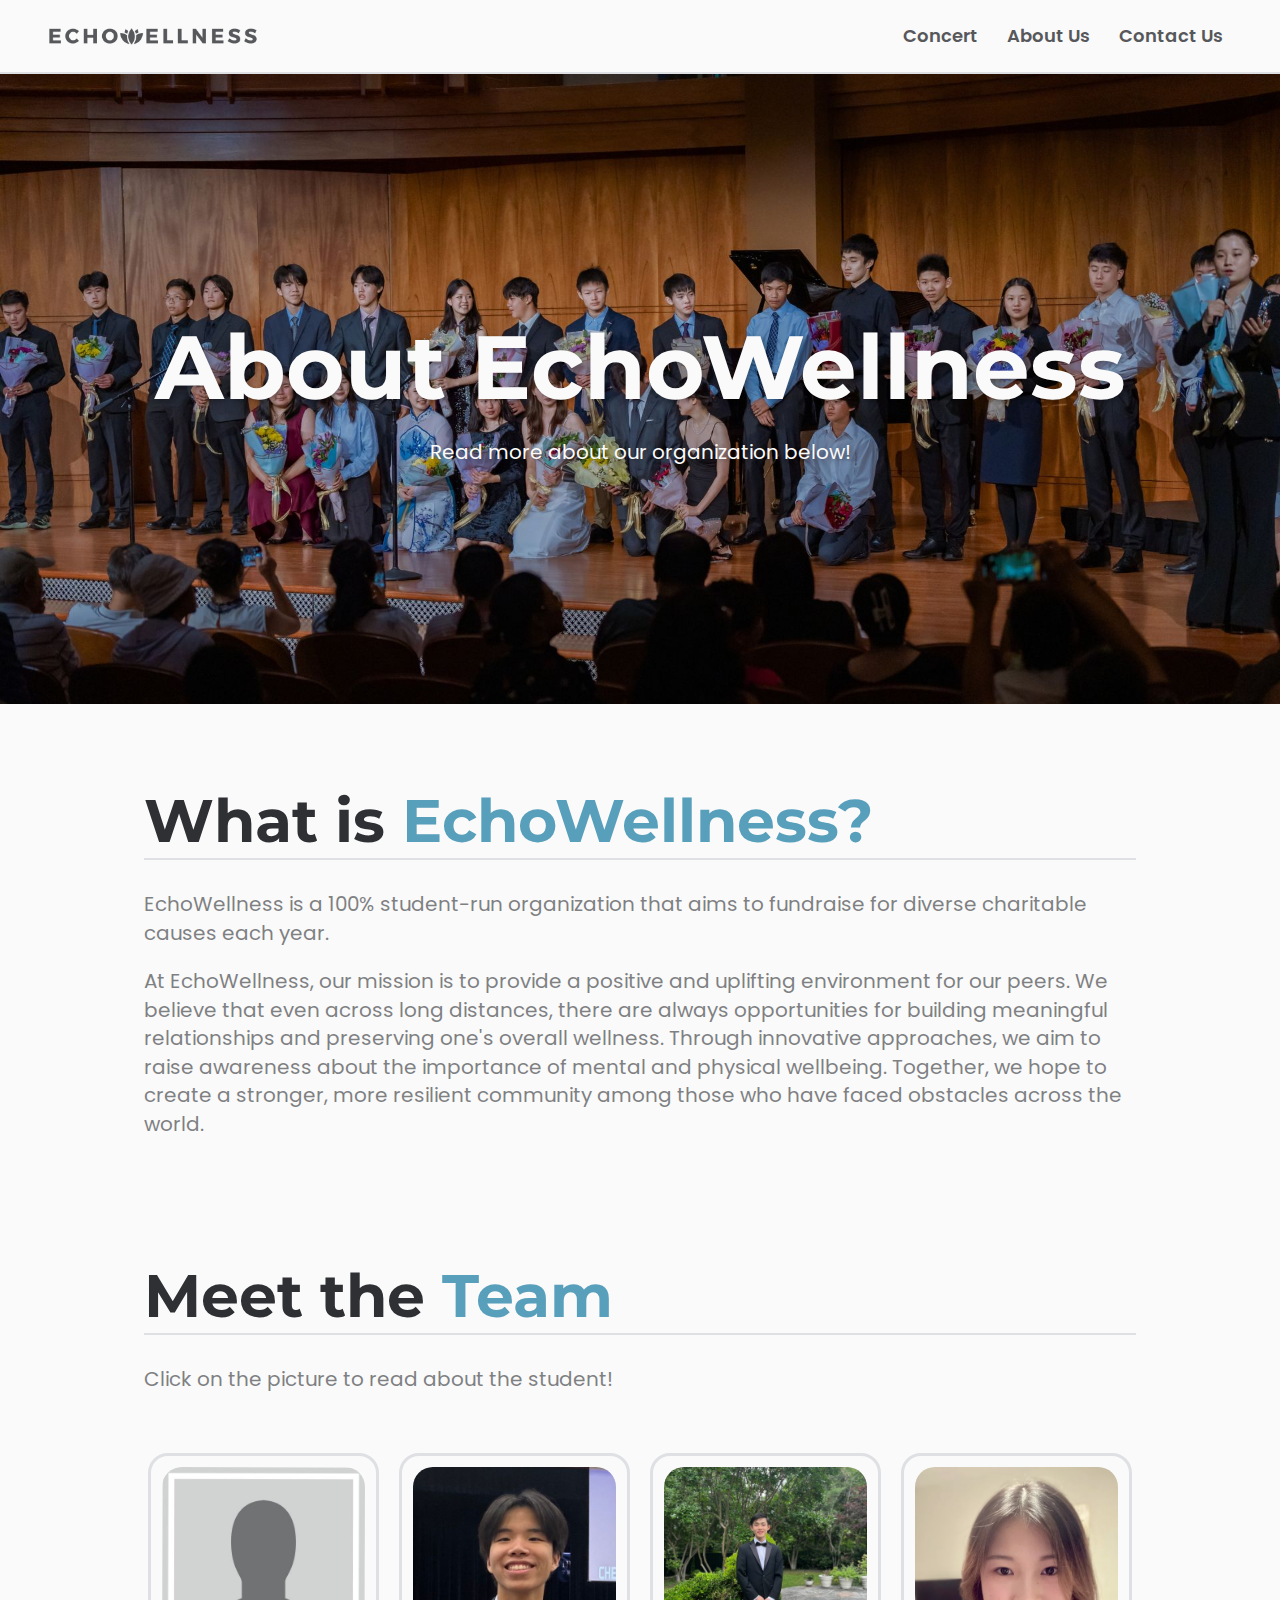
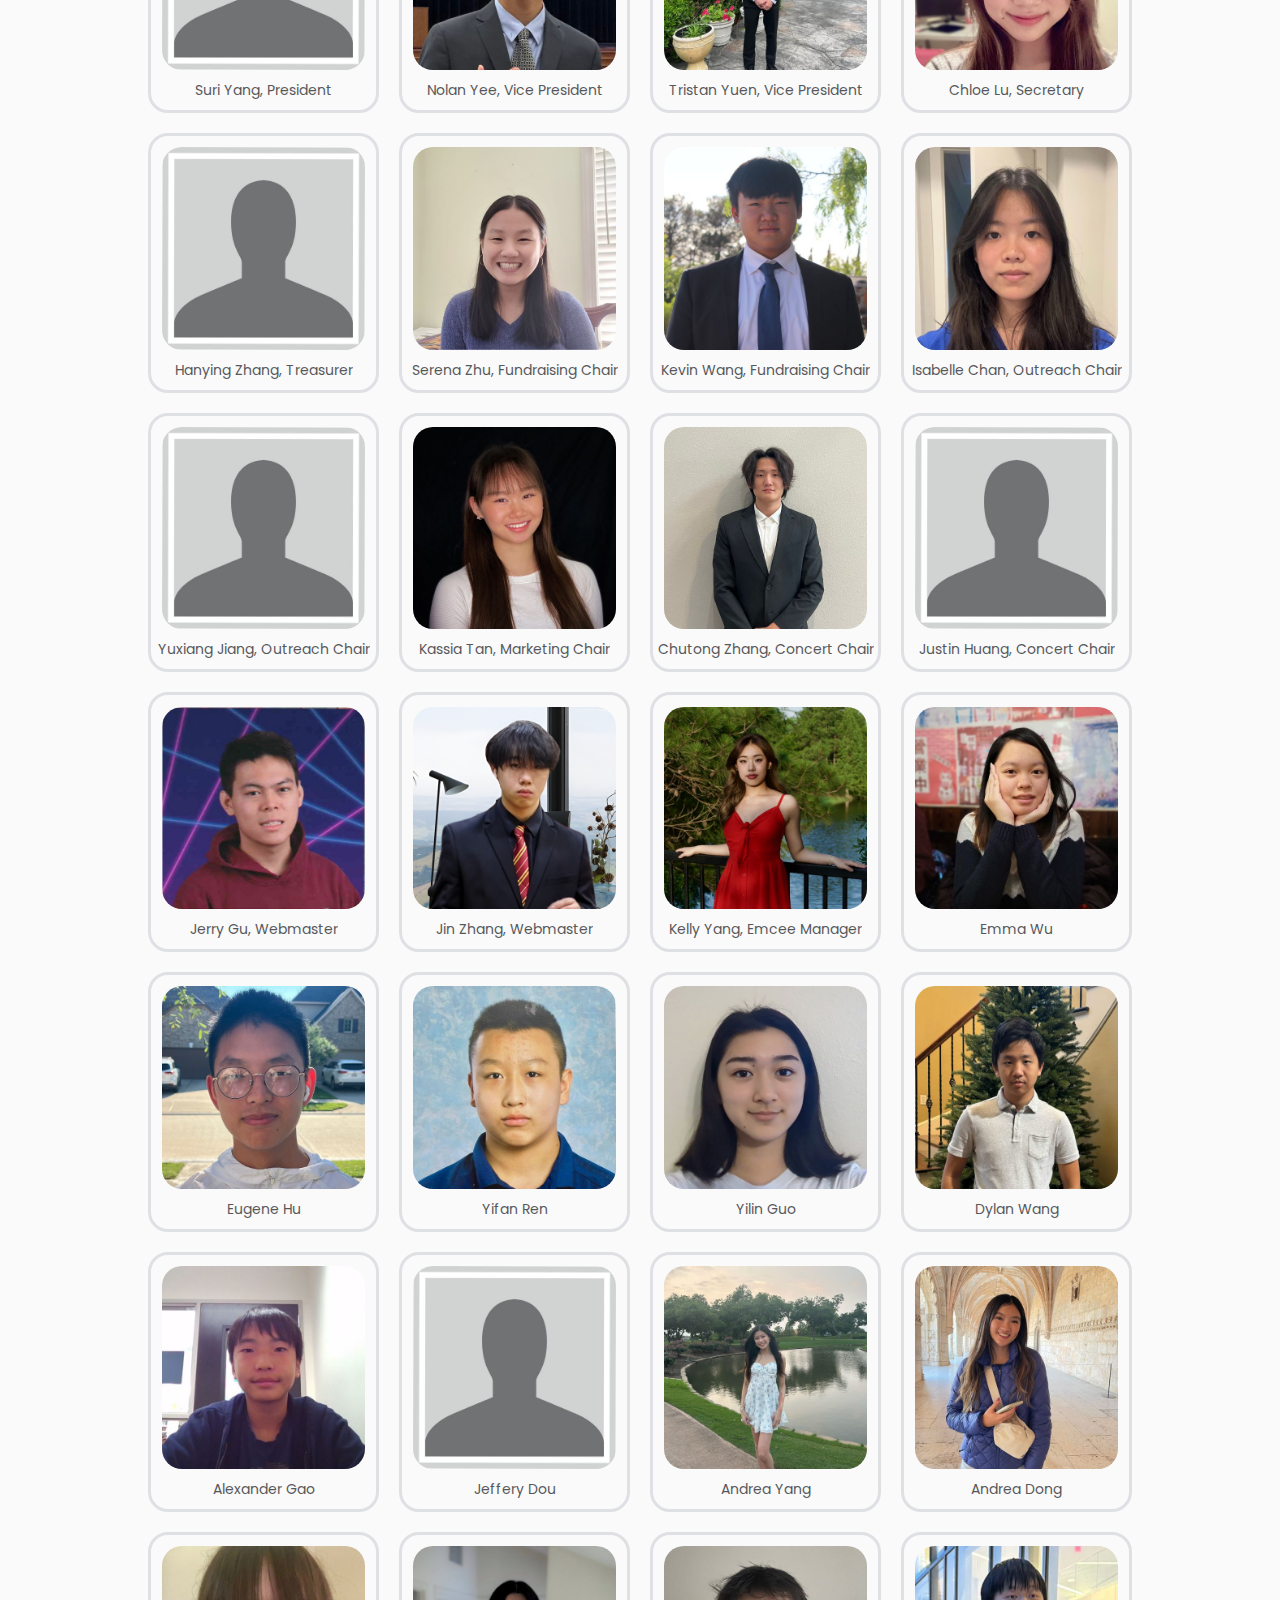
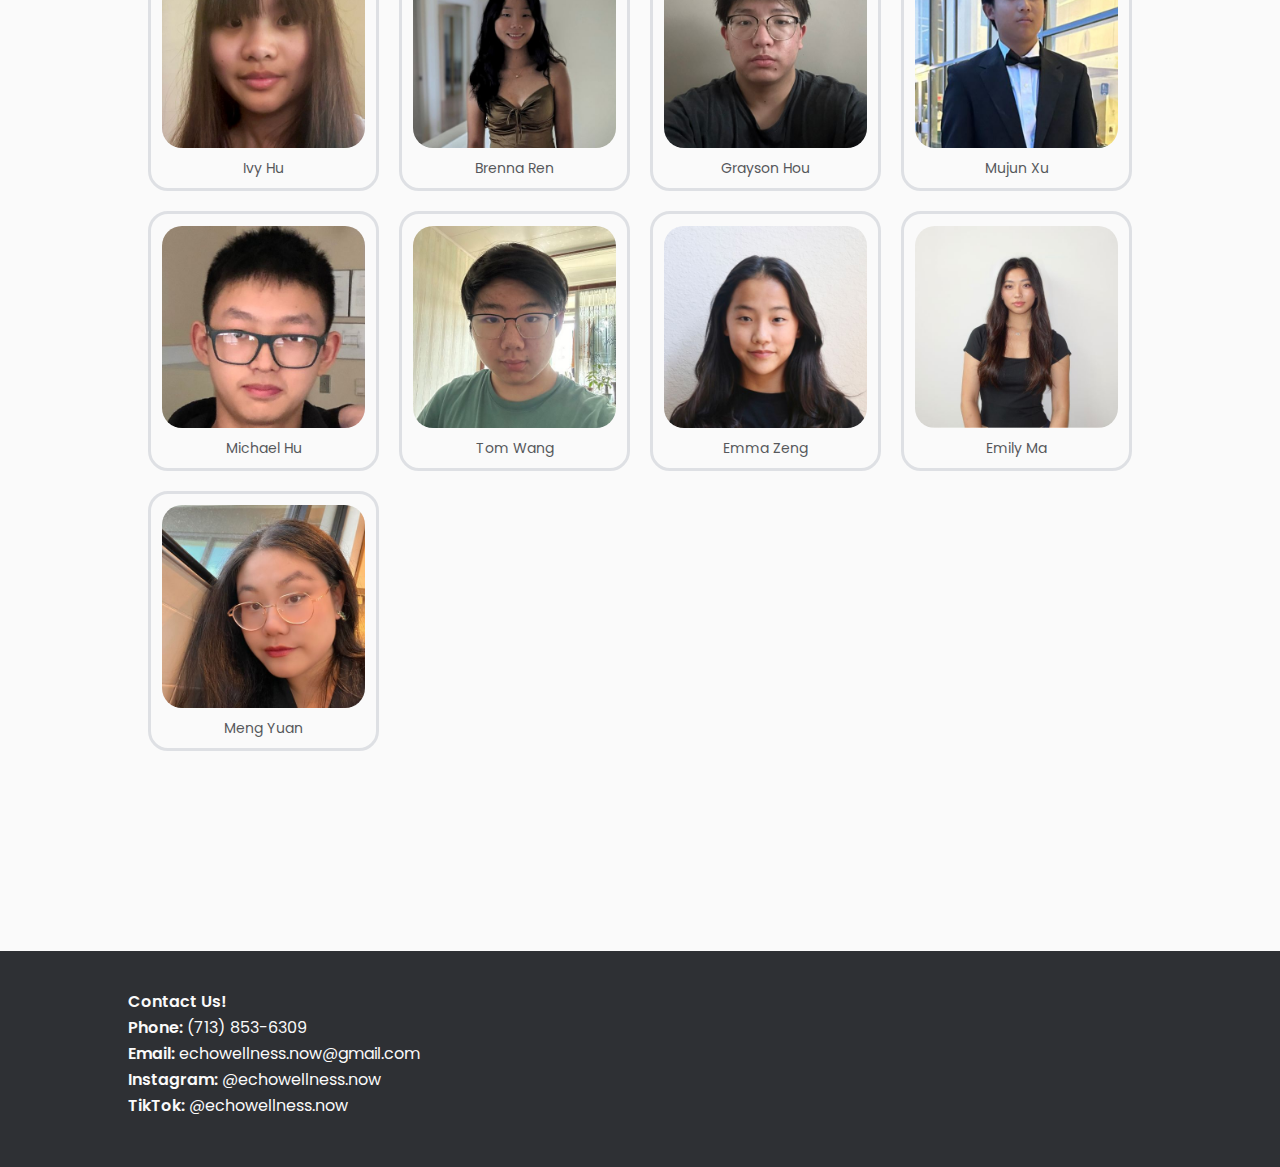
==== aboutus.html @ 2e953e01 "updating photos and bios" ====
<!DOCTYPE html>
<html lang="en">
<head>
    <meta charset="UTF-8">
    <meta name="viewport" content="width=device-width, initial-scale=1.0">
    <title>About Us | EchoWellness</title>
    
    <link rel="preconnect" href="https://fonts.gstatic.com">
    <link href="https://fonts.googleapis.com/css?family=Poppins:400,600,800" rel="stylesheet">
    <link rel="preconnect" href="https://fonts.googleapis.com">
    <link href="https://fonts.googleapis.com/css2?family=Montserrat:ital,wght@0,100..900;1,100..900&display=swap" rel="stylesheet">


    <link rel="icon" href="assets/branding/lightlogo.png">

    <!-- CAROUSEL STUFF -->
    <script src="https://code.jquery.com/jquery-2.2.0.min.js" type="text/javascript"></script>
    <script src="https://cdnjs.cloudflare.com/ajax/libs/slick-carousel/1.6.0/slick.js"></script>
    <script src="https://maxcdn.bootstrapcdn.com/bootstrap/3.3.6/js/bootstrap.min.js"></script>
    <link href="https://maxcdn.bootstrapcdn.com/bootstrap/3.3.6/css/bootstrap.min.css" rel="stylesheet">
    <script src="scripts/carousel.js"></script>
    <link rel="stylesheet" href="styles/carousel.css">
    <link rel="stylesheet" href="styles/main.css">
    
    <link rel="stylesheet" href="styles/aboutus.css">
</head>

<body>
    <!-- NAVBAR -->
    <div id="navbar">
        <a class="logo" href="#" onclick="navigateTo('')"><img src="assets/branding/lightlogo2.png"></a>
        <div class="navigation">
            <a class="nav-link" href="#" onclick="navigateTo('concert')">Concert</a>
            <a class="nav-link" href="#" onclick="navigateTo('aboutus')">About Us</a>
            <a class="nav-link" href="#" onclick="navigateTo('contactus')">Contact Us</a>
        </div>
    </div>

    <div id="aboutHeader">
        <div>
            <h1>About EchoWellness</h1>
            <p>Read more about our organization below!</p>
        </div>
    </div>

    <div class="aboutContent">
        <div>
            <h1>What is <span class="accent">EchoWellness?</span></h1>
            <p>EchoWellness is a 100% student-run organization that aims to fundraise for diverse charitable causes each year.</p>
            <p>At EchoWellness, our mission is to provide a positive and uplifting environment for our peers. We believe that even across long distances, there are always opportunities for building meaningful relationships and preserving one's overall wellness. Through innovative approaches, we aim to raise awareness about the importance of mental and physical wellbeing. Together, we hope to create a stronger, more resilient community among those who have faced obstacles across the world.</p>
        </div>
        <div style="height: 10vh;"></div>
        <div>
            <h1>Meet the <span class="accent">Team</span></h1>
            <p>Click on the picture to read about the student!</p>
        </div>
        
    </div>
    <div class="grid-container">
        <div class="grid-item">
            <img src="assets/members/placeholder.jpg">
            <p class="caption">Suri Yang, President</p>
        </div>
        <div class="grid-item">
            <img src="assets/members/nolan.jpg">
            <p class="caption">Nolan Yee, Vice President</p>
        </div>
        <div class="grid-item">
            <img src="assets/members/tristan.jpg">
            <p class="caption">Tristan Yuen, Vice President</p>
        </div>
        <div class="grid-item">
            <img src="assets/members/chloe.jpg">
            <p class="caption">Chloe Lu, Secretary</p>
        </div>
        <div class="grid-item">
            <img src="assets/members/placeholder.jpg">
            <p class="caption">Hanying Zhang, Treasurer</p>
        </div>
        <div class="grid-item">
            <img src="assets/members/serena.jpg">
            <p class="caption">Serena Zhu, Fundraising Chair</p>
        </div>
        <div class="grid-item">
            <img src="assets/members/kevin.jpg">
            <p class="caption">Kevin Wang, Fundraising Chair</p>
        </div>
        <div class="grid-item">
            <img src="assets/members/isabelle.jpg">
            <p class="caption">Isabelle Chan, Outreach Chair</p>
        </div>
        <div class="grid-item">
            <img src="assets/members/placeholder.jpg">
            <p class="caption">Yuxiang Jiang, Outreach Chair</p>
        </div>
        <div class="grid-item">
            <img src="assets/members/kassia.jpg">
            <p class="caption">Kassia Tan, Marketing Chair</p>
        </div>
        <div class="grid-item">
            <img src="assets/members/chutong.jpg">
            <p class="caption">Chutong Zhang, Concert Chair</p>
        </div>
        <div class="grid-item">
            <img src="assets/members/placeholder.jpg">
            <p class="caption">Justin Huang, Concert Chair</p>
        </div>
        <div class="grid-item">
            <img src="assets/members/jerry.jpg">
            <p class="caption">Jerry Gu, Webmaster</p>
        </div>
        <div class="grid-item">
            <img src="assets/members/jin.jpg">
            <p class="caption">Jin Zhang, Webmaster</p>
        </div>
        <div class="grid-item">
            <img src="assets/members/kelly.jpg">
            <p class="caption">Kelly Yang, Emcee Manager</p>
        </div>
        <div class="grid-item">
            <img src="assets/members/emma.jpg">
            <p class="caption">Emma Wu</p>
        </div>
        <div class="grid-item">
            <img src="assets/members/eugene.jpg">
            <p class="caption">Eugene Hu</p>
        </div>
        <div class="grid-item">
            <img src="assets/members/yifan.jpg">
            <p class="caption">Yifan Ren</p>
        </div>
        <div class="grid-item">
            <img src="assets/members/yilin.jpg">
            <p class="caption">Yilin Guo</p>
        </div>
        <div class="grid-item">
            <img src="assets/members/dylan.jpg">
            <p class="caption">Dylan Wang</p>
        </div>
        <div class="grid-item">
            <img src="assets/members/alexander.jpg">
            <p class="caption">Alexander Gao</p>
        </div>
        <div class="grid-item">
            <img src="assets/members/placeholder.jpg">
            <p class="caption">Jeffery Dou</p>
        </div>
        <div class="grid-item">
            <img src="assets/members/andreay.jpg">
            <p class="caption">Andrea Yang</p>
        </div>
        <div class="grid-item">
            <img src="assets/members/andread.jpg">
            <p class="caption">Andrea Dong</p>
        </div>
        <div class="grid-item">
            <img src="assets/members/ivy.jpg">
            <p class="caption">Ivy Hu</p>
        </div>
        <div class="grid-item">
            <img src="assets/members/brenna.jpg">
            <p class="caption">Brenna Ren</p>
        </div>
        <div class="grid-item">
            <img src="assets/members/grayson.jpg">
            <p class="caption">Grayson Hou</p>
        </div>
        <div class="grid-item">
            <img src="assets/members/mujun.jpg">
            <p class="caption">Mujun Xu</p>
        </div>
        <div class="grid-item">
            <img src="assets/members/michael.jpg">
            <p class="caption">Michael Hu</p>
        </div>
        <div class="grid-item">
            <img src="assets/members/tom.jpg">
            <p class="caption">Tom Wang</p>
        </div>
        <div class="grid-item">
            <img src="assets/members/emmaz.jpg">
            <p class="caption">Emma Zeng</p>
        </div>
        <div class="grid-item">
            <img src="assets/members/emily.jpg">
            <p class="caption">Emily Ma</p>
        </div>
        <div class="grid-item">
            <img src="assets/members/meng.jpg">
            <p class="caption">Meng Yuan</p>
        </div>
    </div>
    <div class="gap"></div>
    
    <!-- Modal Structure -->
    <div class="modal-container">
        <div class="modal-content">
            <span class="close">&times;</span>
            <div class="modal-column modal-column-left">
                <img class="modal-image" src="" alt="Modal Image">
            </div>
            <div class="modal-column modal-column-right">
                <h2 class="modal-bio-pre">About <span class="modal-bio-title"></span></h2>
                <p class="modal-bio"></p>
            </div>
        </div>
    </div>

    <!-- FOOTER -->
    <div id="footer">
        <div id="footerContent">
            <p><span class="bold">Contact Us!</span></p>
            <p><span class="bold">Phone:</span> (713) 853-6309</p>
            <p><span class="bold">Email:</span> echowellness.now@gmail.com</p>
            <p><span class="bold">Instagram:</span> @echowellness.now</p>
            <p><span class="bold">TikTok:</span> @echowellness.now</p>
        </div>
    </div>
</body>

<script src="scripts/dualhost.js"></script>
<script src="scripts/team.js"></script>

</html>
---- styles/carousel.css ----
/* CAROUSEL STUFF */

/* Slider */

.slick-slide {
    margin: 0px 20px;
}

.slick-slide img {
    width: 100%;
}

.slick-slider
{
    position: relative;
    display: block;
    box-sizing: border-box;
    -webkit-user-select: none;
    -moz-user-select: none;
    -ms-user-select: none;
            user-select: none;
    -webkit-touch-callout: none;
    -khtml-user-select: none;
    -ms-touch-action: pan-y;
        touch-action: pan-y;
    -webkit-tap-highlight-color: transparent;
}

.slick-list
{
    position: relative;
    display: block;
    overflow: hidden;
    margin: 0;
    padding: 0;
}
.slick-list:focus
{
    outline: none;
}
.slick-list.dragging
{
    cursor: pointer;
    cursor: hand;
}

.slick-slider .slick-track,
.slick-slider .slick-list
{
    -webkit-transform: translate3d(0, 0, 0);
       -moz-transform: translate3d(0, 0, 0);
        -ms-transform: translate3d(0, 0, 0);
         -o-transform: translate3d(0, 0, 0);
            transform: translate3d(0, 0, 0);
}

.slick-track
{
    position: relative;
    top: 0;
    left: 0;
    display: block;
}
.slick-track:before,
.slick-track:after
{
    display: table;
    content: '';
}
.slick-track:after
{
    clear: both;
}
.slick-loading .slick-track
{
    visibility: hidden;
}

.slick-slide
{
    display: none;
    float: left;
    height: 100%;
    min-height: 1px;
}
[dir='rtl'] .slick-slide
{
    float: right;
}
.slick-slide img
{
    display: block;
}
.slick-slide.slick-loading img
{
    display: none;
}
.slick-slide.dragging img
{
    pointer-events: none;
}
.slick-initialized .slick-slide
{
    display: block;
}
.slick-loading .slick-slide
{
    visibility: hidden;
}
.slick-vertical .slick-slide
{
    display: block;
    height: auto;
    border: 1px solid transparent;
}
.slick-arrow.slick-hidden {
    display: none;
}
---- styles/main.css ----
@import url("variables.css");

html {
    font-family: 'Poppins';
}

body {
    font-family: 'Poppins';
    color:var(--dark);
    margin:0;
    background:var(--light);
    height: 100%;
}

.accent {
    color: var(--accent);
}

.bold {
    font-weight: 600;
}

.gap{
    height: 20vh;
}

/* navbar */
#navbar{
    display: flex;
    justify-content: space-between;
    align-items: center;
    padding: 17px;
    position: sticky;
    z-index: 1;
    top: 0;
    border-bottom: 2px solid var(--border);
    background-color: var(--light);
    backdrop-filter: blur(8px);
    padding-left: 40px;
}

.logo{
    font-weight: 600;
    font-size: 1.5em;
    display: block;
    text-decoration: none;
    cursor: pointer;
    color:var(--dark);
    margin:0;
}
.logo img{
    height: 38px;
    vertical-align: middle;
    margin-right: 5px;
}

#navbar div{
    width: fit-content;
    margin-right: 40px;
}

#navbar .nav-link, .nav-link, a{
    text-decoration: none;
    color:var(--dark);
    font-size: 18px;
    font-weight: 600;
    margin-left: 25px;
    opacity: .8;
    transition: .25s;
    cursor: pointer;
    display: inline-block;
    font-family: 'Poppins';
}

#navbar .nav-link:hover, .logo:hover{
    transform:translate(0,-2px);
    opacity: 1;
}

/* FOOTER */

#footer{
    background:var(--dark);
    width: 100%;
    display: flex;
    justify-content: left;
    padding-top: 43px;
    padding-bottom: 43px;
}

#footerContent{
    width: 80%;
    margin: auto;
}

#footer p{
    color: var(--light);
    line-height: 1;
    font-size: 16px;
    margin: 0;
    margin-bottom: 10px;
}


/* HOMEPAGE */
#landingSection{
    display: flex;
    justify-content: center;
    align-items: center;
    width: min(90%, 600px);
    margin: auto;
    margin-top: 40px;
    margin-bottom:50px;
}

#landingSection div h1{
    font-family: 'Montserrat';
    font-size: min(100px,7vw);
    line-height: 90%;
    color: var(--dark);
    margin-bottom:30px;
}

#landingSection div p {
    font-size: 20px;
    margin:0;
    opacity: .6;
}

#landingSection div a {
    font-size: 20px;
    margin:0;
    opacity: .7;
    text-decoration: underline;
}

#landingSection img {
    width: 300px;
    display: flex;
    align-self: right;
    margin-left: 80px;
}
---- styles/aboutus.css ----
@import url("variables.css");

#aboutHeader{
    height: 70vh;
    background-image: url("../assets/concert/cover2.jpg");
    background-size: cover;
    background-position: center;
    background-attachment:scroll;
    background-repeat: no-repeat;
    display: flex;
    align-items: center;
    justify-content: center;
    text-align: center;
    margin-bottom:50px;
}

#aboutHeader div h1{
    font-family: 'Montserrat';
    font-size: min(100px,7vw);
    font-weight: 700;
    line-height: 90%;
    color: var(--light);
    margin-bottom:30px;
    text-shadow: 2px 2px 5px rgba(0, 0, 0, 0.3); 
}

#aboutHeader div p {
    color: var(--light);
    font-size: 20px;
    margin:0;
    margin-bottom: 5px;
    text-shadow: 2px 2px 5px rgba(0, 0, 0, 0.3); 
}

.aboutContent {
    padding: 20px;
}

.aboutContent div {
    margin: auto;
    width: max(80%, 800px);
}


.aboutContent div h1 {
    font-family: 'Montserrat';
    font-size: min(60px,7vw);
    font-weight: 700;
    line-height: 90%;
    color: var(--dark);
    margin-bottom:30px;
    border-bottom: 2px solid var(--border);
    padding-bottom: 10px;
}

.aboutContent div p {
    font-size: 20px;
    margin:0;
    margin-bottom: 20px;
    opacity: .6;
}

.aboutContent div a {
    color: var(--accent);
    font-size: 20px;
    margin:0;
    opacity: 1;
    text-decoration: underline;
}

.grid-container {
    display: grid;
    width: 80%;
    margin: auto;
    grid-template-columns: repeat(4, 1fr);
    gap: 20px;
    padding: 20px; 
}

.grid-item {
    text-align: center;
    border: 3px solid var(--border);
    border-radius: 20px;
    margin: 0;
    padding: 0;
    transition: transform 0.25s ease, border-color 0.25s ease;
    -webkit-transition: -webkit-transform 0.25s ease, border-color 0.25s ease;
}

.grid-item:hover{
    transform: translate(0,-3px);
    border-color: var(--accent);
}

.grid-item img {
    width: 90%;
    margin: auto;
    margin-top: 5%;
    height: auto;
    border-radius: 20px;
    display: block;
}

.caption {
    margin-top: 10px;
    font-size: 14px;
    color: var(--dark);
    opacity: 0.8;
}
@keyframes fadeEffect {
    from {
      opacity: 0.7;
    }
    to {
      opacity: 1;
    }
  }
  

/* Modal Styles */
.modal-container {
    display: none;
    position: fixed;
    z-index: 999;
    left: 0;
    top: 0;
    width: 100%;
    height: 100%;
    background-color: rgba(0,0,0,0.6);
    justify-content: center; /* horizontally center */
    align-items: center; /* vertically center */
    animation: fadeEffect 0.2s;
}

.modal-content {
    background-color: var(--light);
    margin: auto;
    padding: 20px;
    border: 3px solid var(--primary);
    border-radius: 10px;
    max-width: 60%;
    text-align: center;
    justify-content: center;
    display: flex;
}

.modal-column {
    padding: 10px;
}

.modal-column-left {
    flex: 1; /* Adjust width ratio for left column */
}

.modal-column-right {
    flex: 2; /* Adjust width ratio for right column */
    text-align: left;
}

.close {
    position: absolute;
    top: 10px;
    right: 10px;
    font-size: 24px;
    font-weight: bold;
    cursor: pointer;
}

.modal-image {
    width: 90%;
    margin-top: 5%;
    margin-bottom: 5%;
    border-radius: 10px;
}

.modal-bio {
    margin-top: 10px;
    color: var(--dark);
    opacity: 0.7;
    font-size: 16px;
    margin-bottom: 10px;
}

.modal-bio-pre {
    font-size: 24px;
    font-weight: 700;
    font-family: 'Montserrat';
}

.modal-bio-title {
    font-size: 24px;
    font-weight: 700;
    color: var(--accent);
    font-family: 'Montserrat';
}
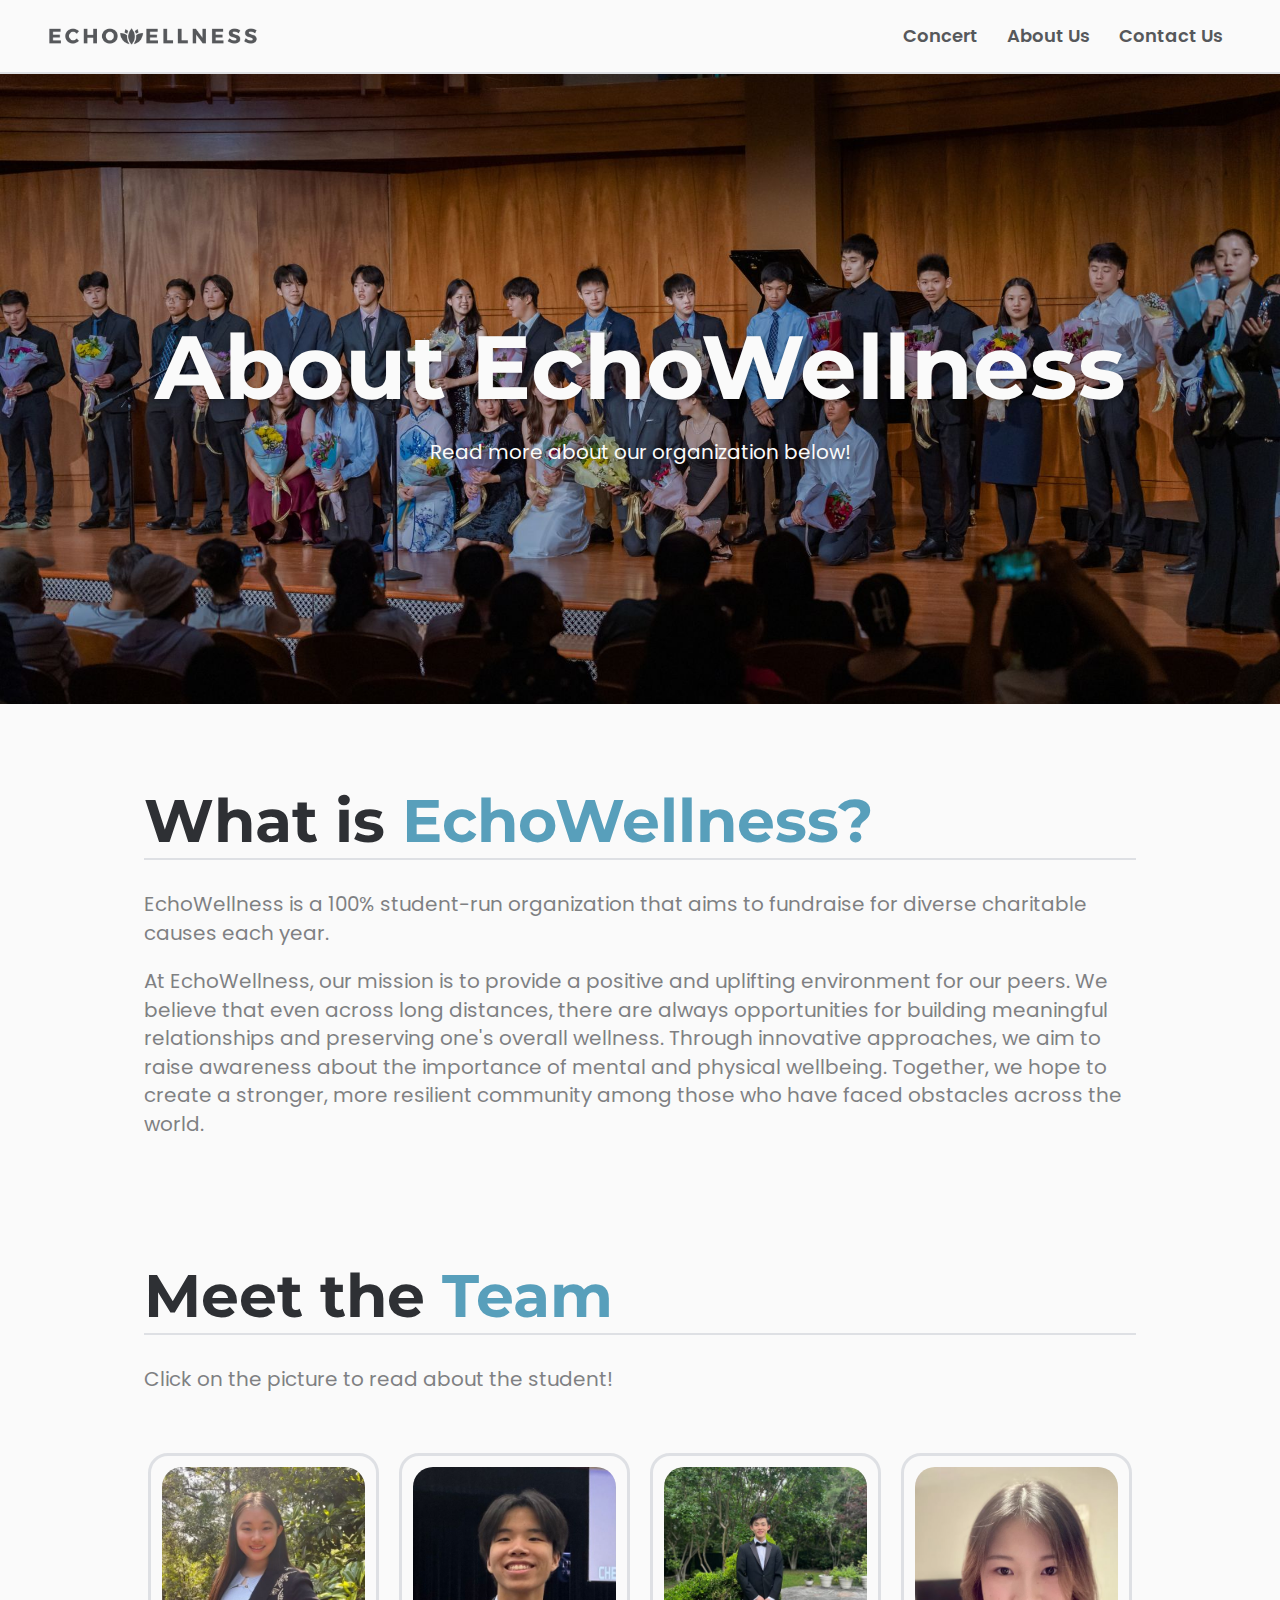
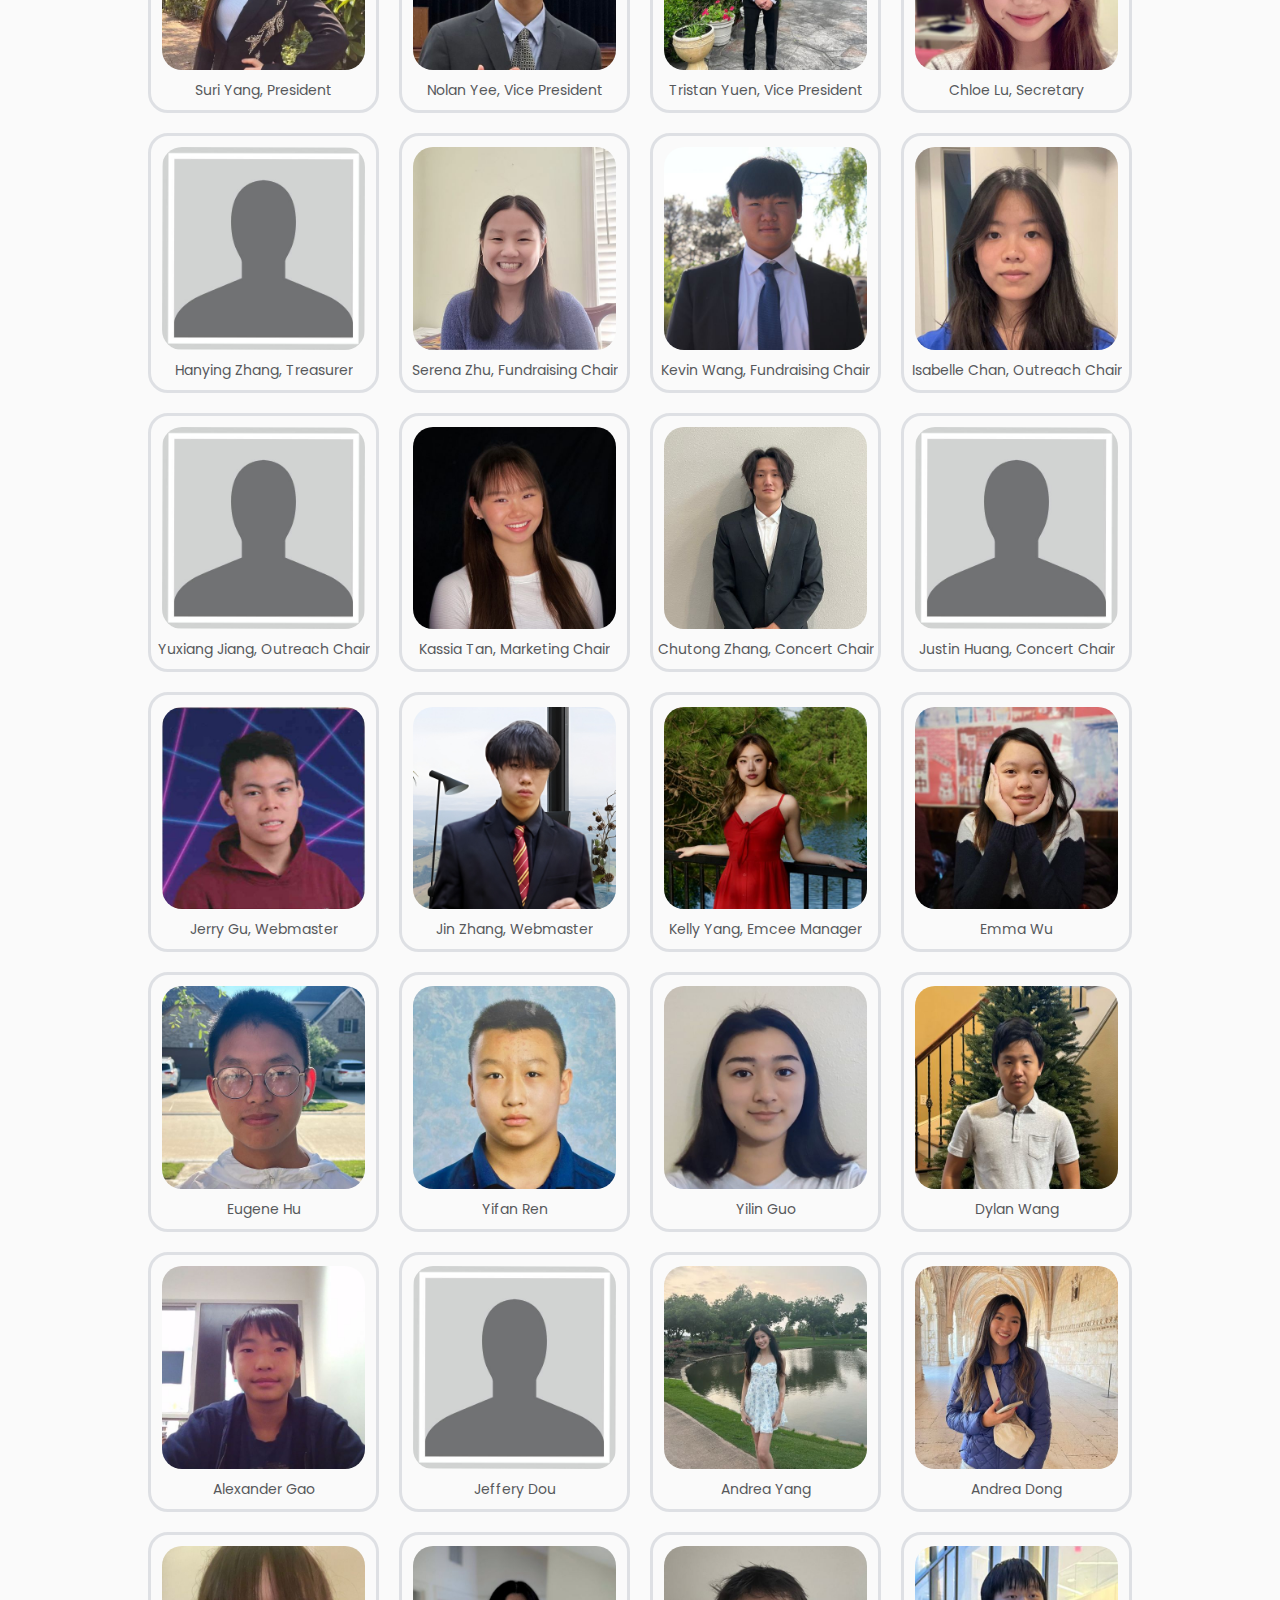
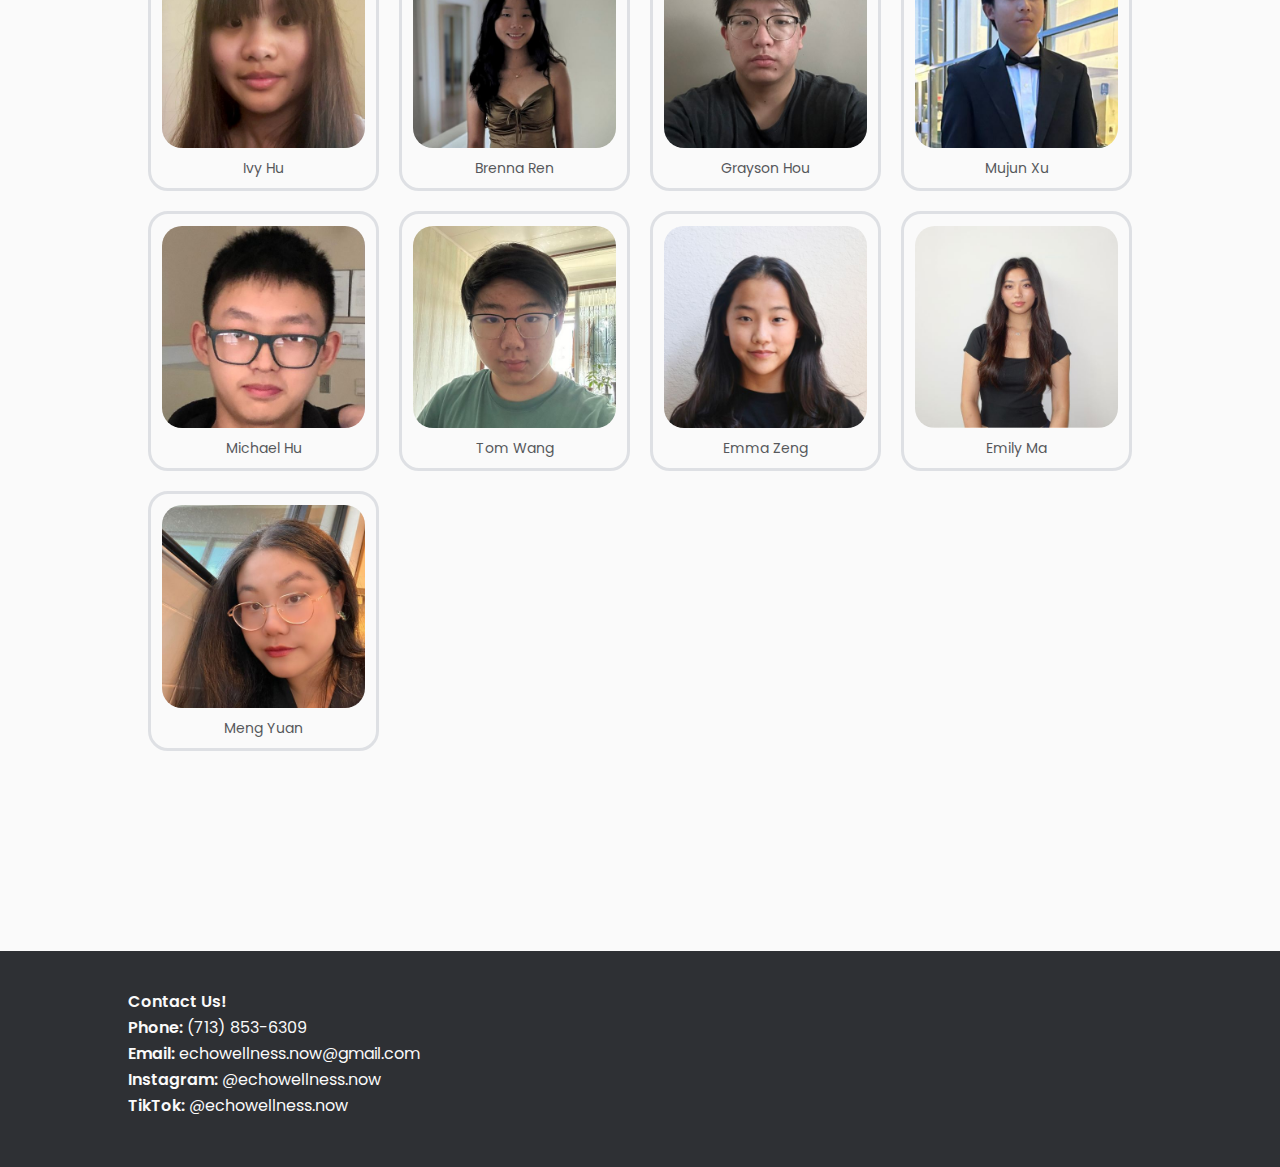
==== commit 780af1a4: "suri yang" ====
--- a/aboutus.html
+++ b/aboutus.html
@@ -58,7 +58,7 @@
     </div>
     <div class="grid-container">
         <div class="grid-item">
-            <img src="assets/members/placeholder.jpg">
+            <img src="assets/members/suri.jpg">
             <p class="caption">Suri Yang, President</p>
         </div>
         <div class="grid-item">
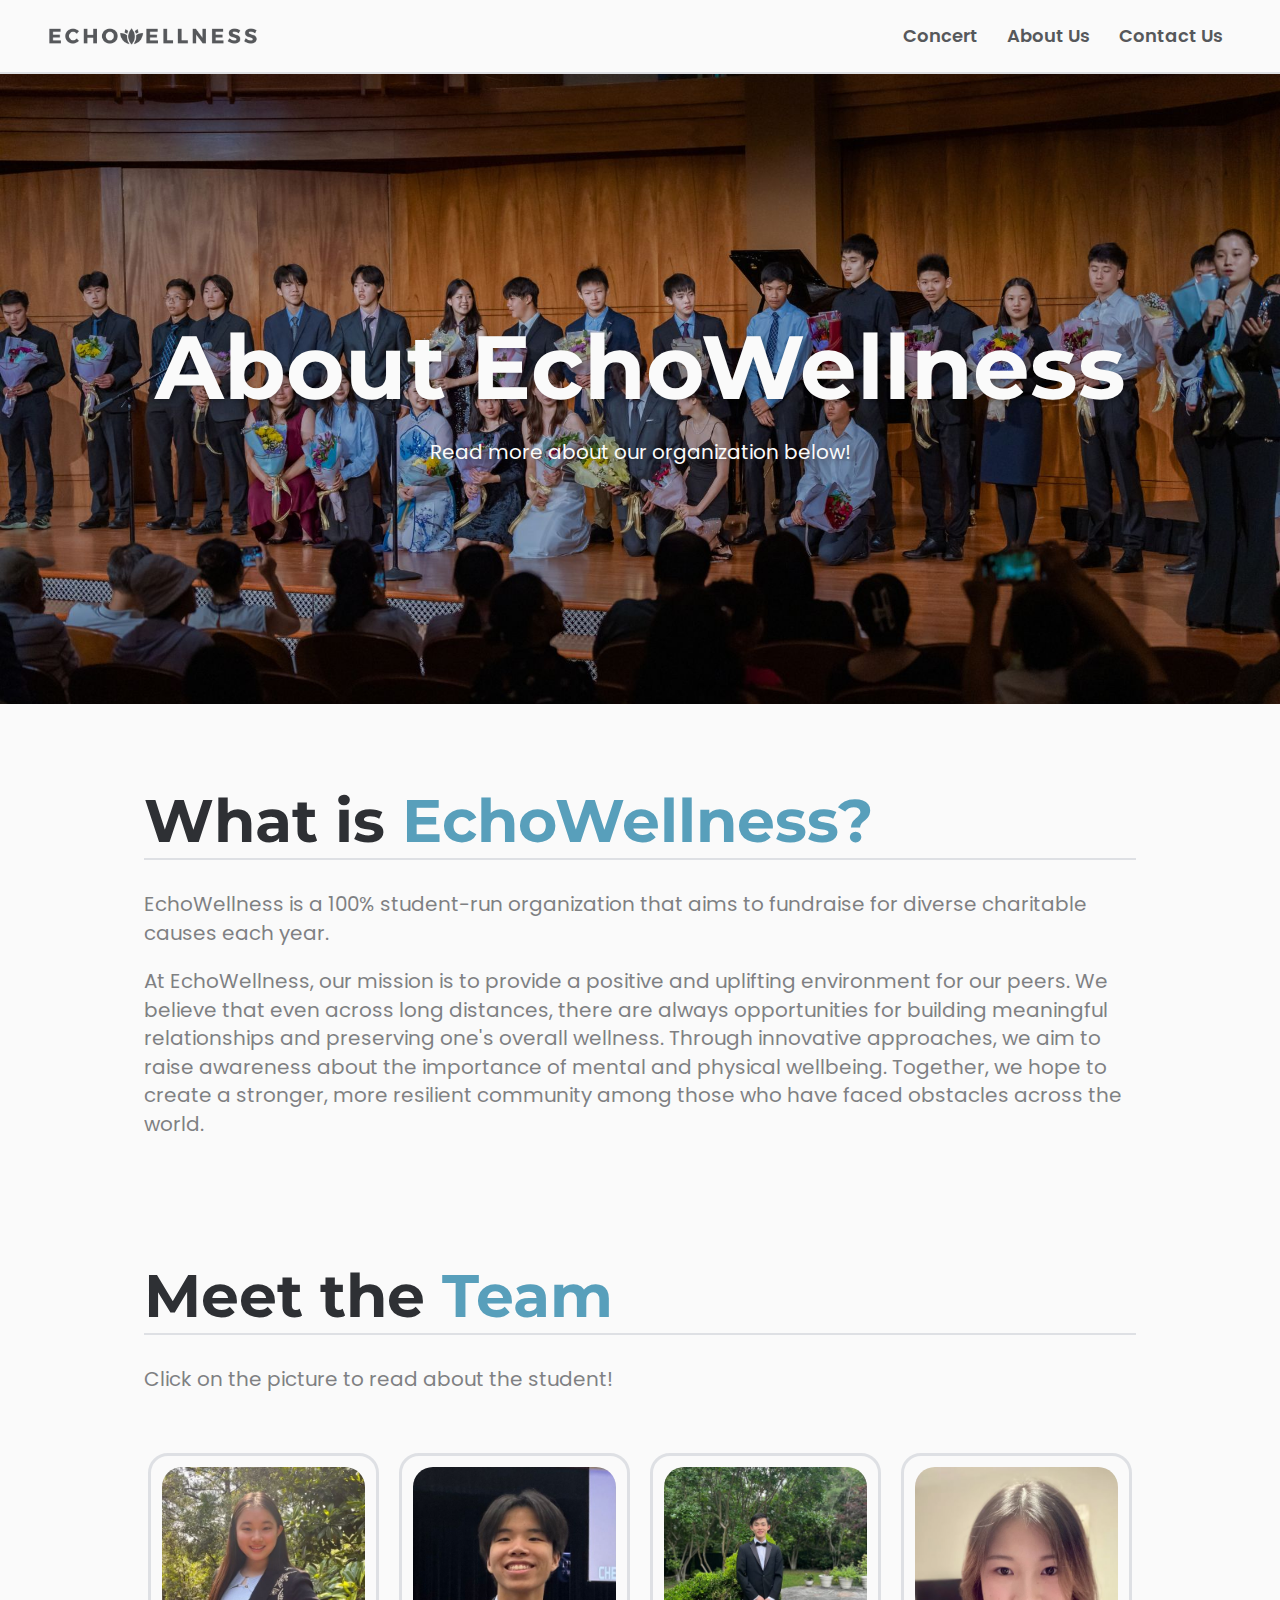
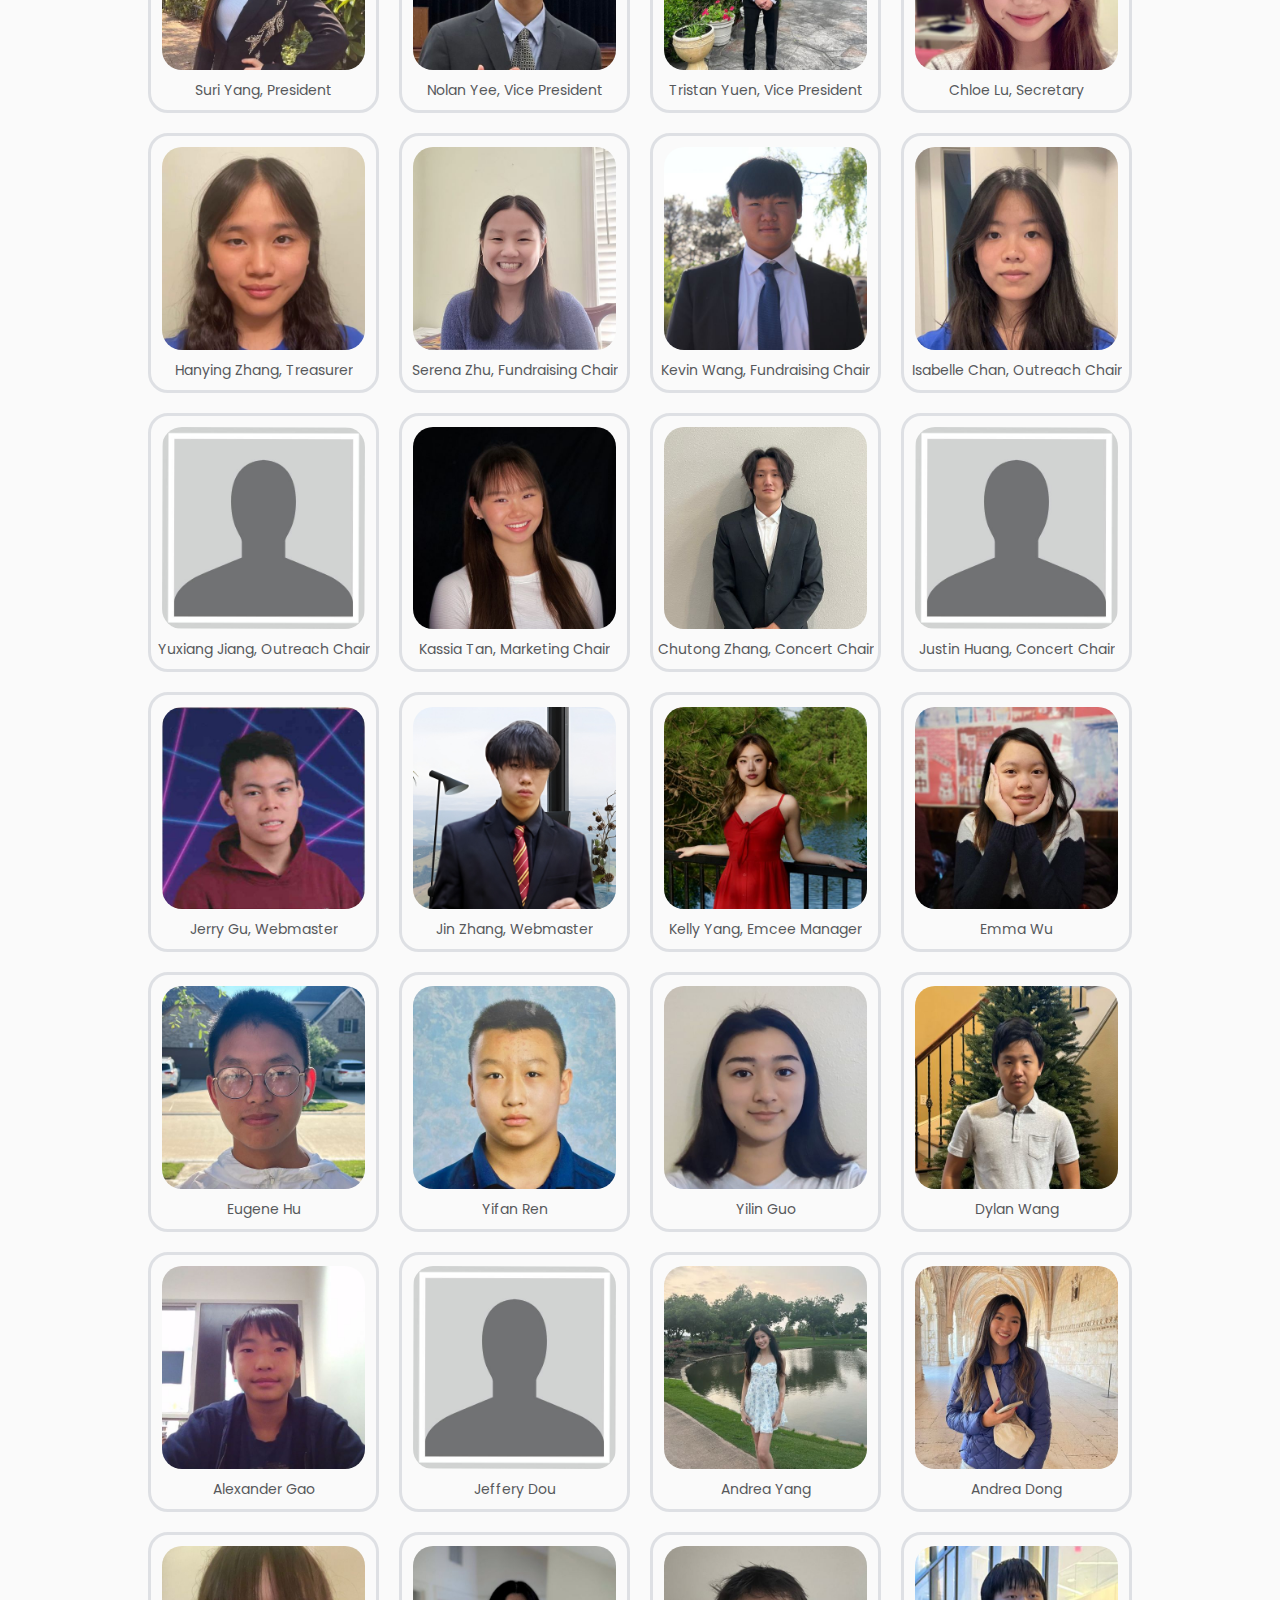
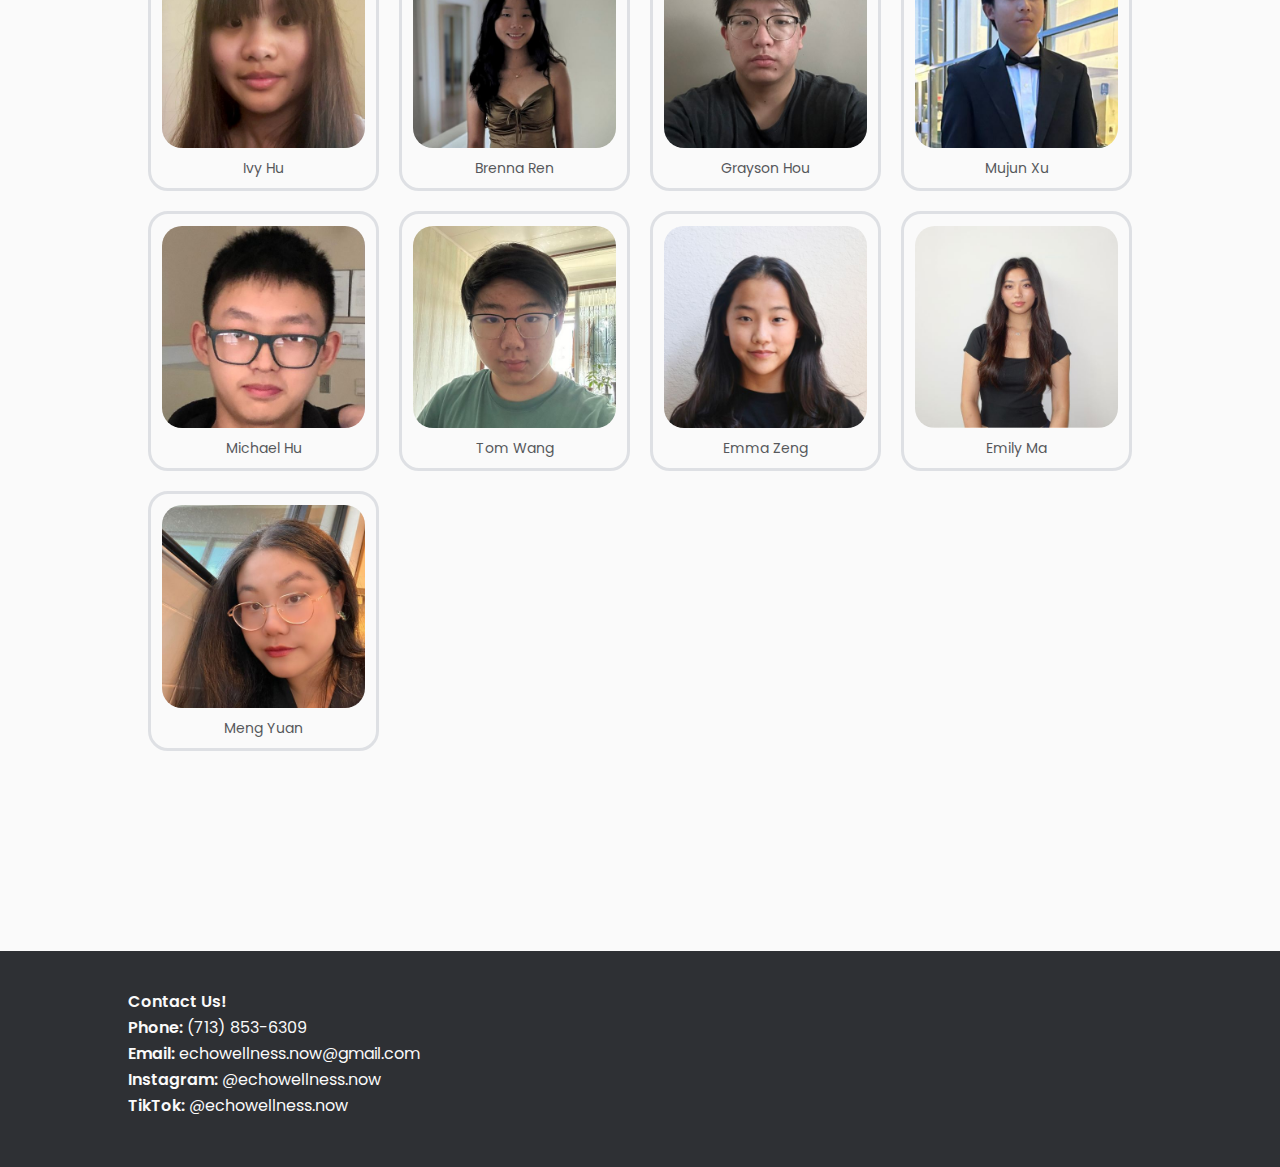
==== commit 3379f576: "hsnyinh" ====
--- a/aboutus.html
+++ b/aboutus.html
@@ -74,7 +74,7 @@
             <p class="caption">Chloe Lu, Secretary</p>
         </div>
         <div class="grid-item">
-            <img src="assets/members/placeholder.jpg">
+            <img src="assets/members/hanying.jpg">
             <p class="caption">Hanying Zhang, Treasurer</p>
         </div>
         <div class="grid-item">
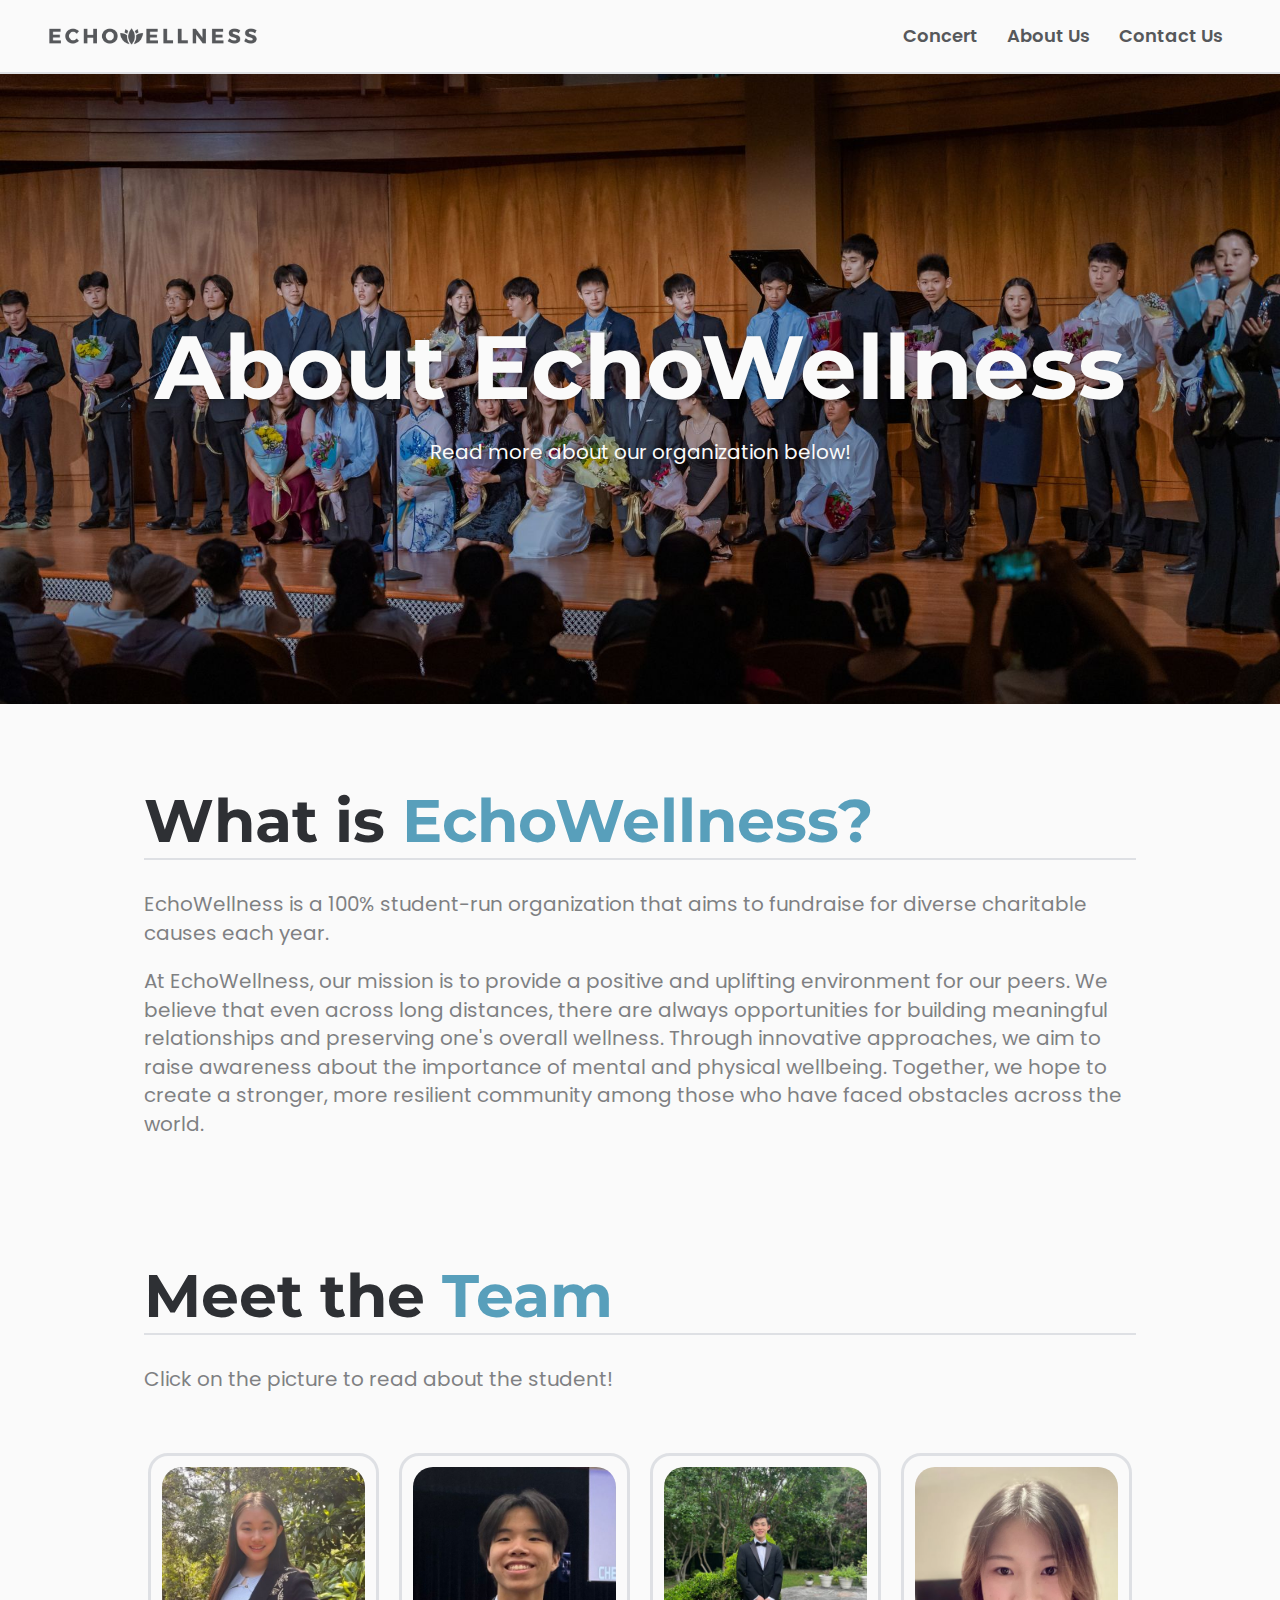
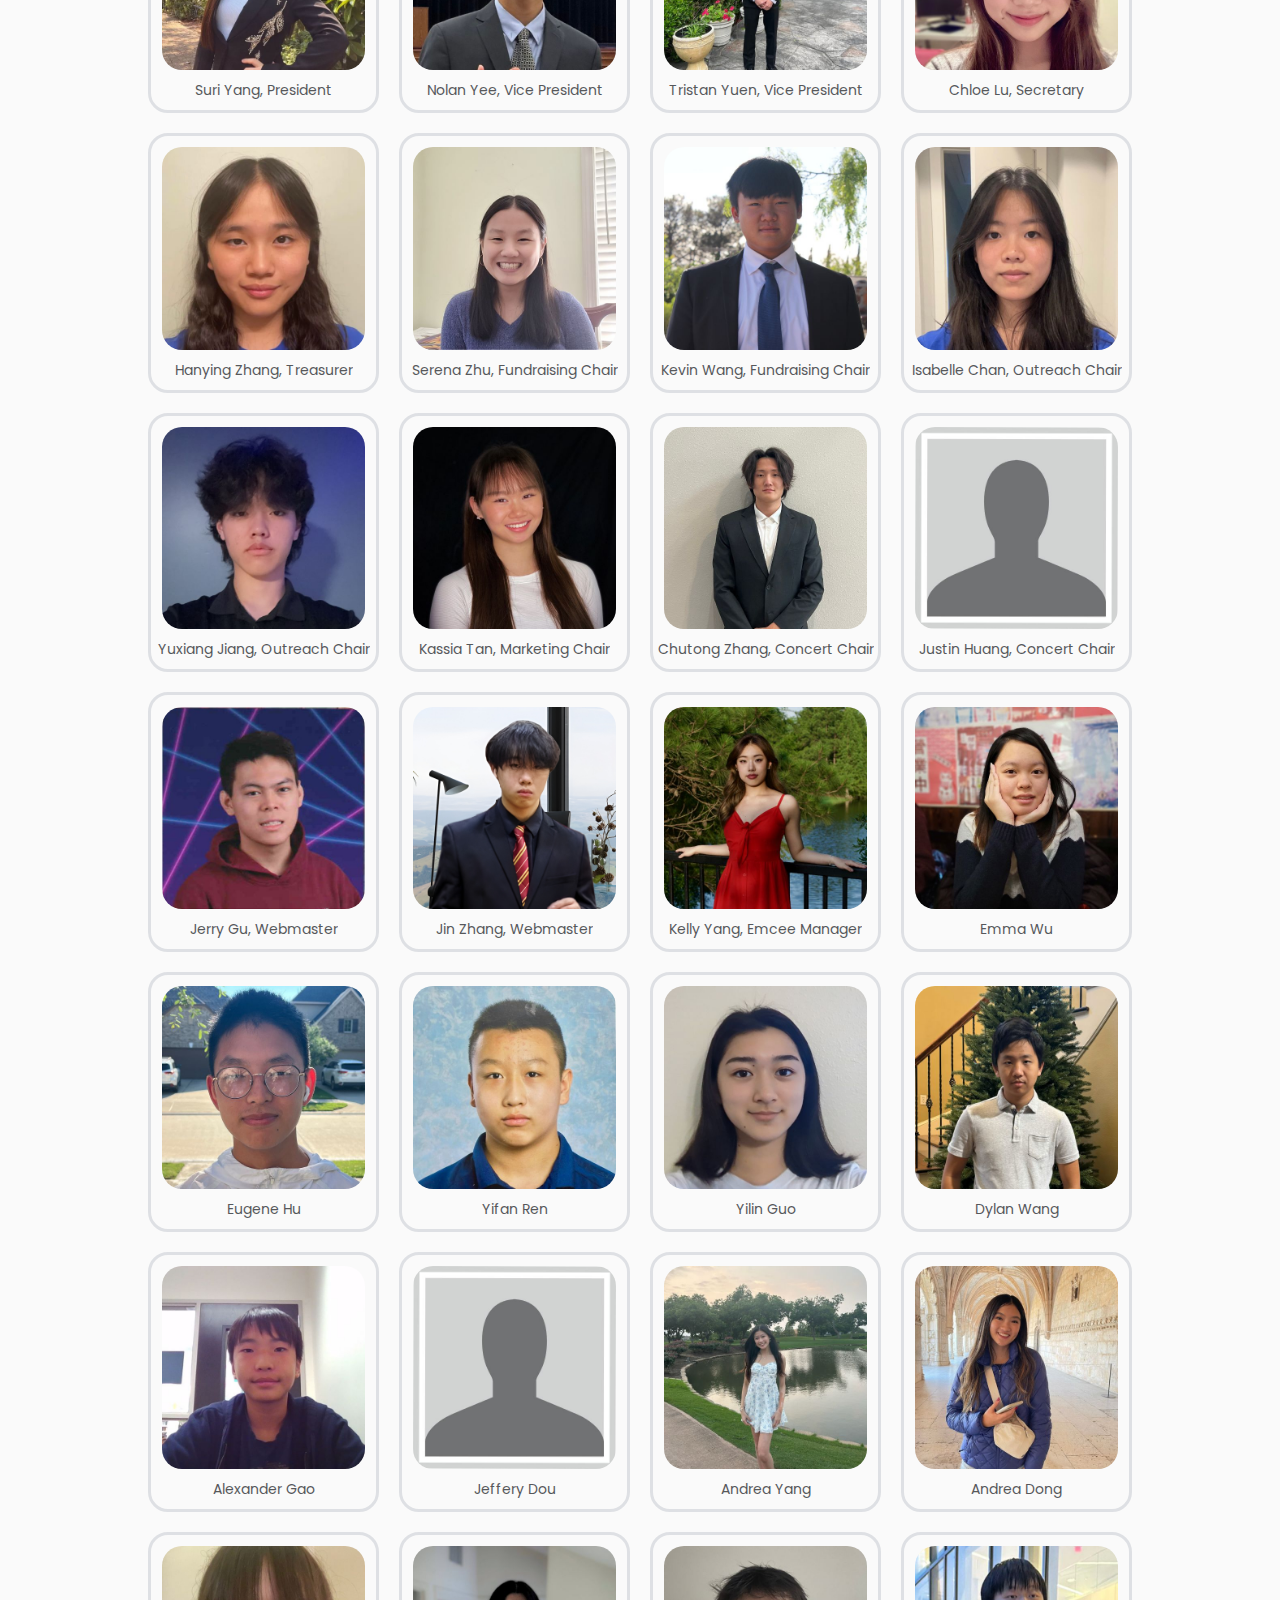
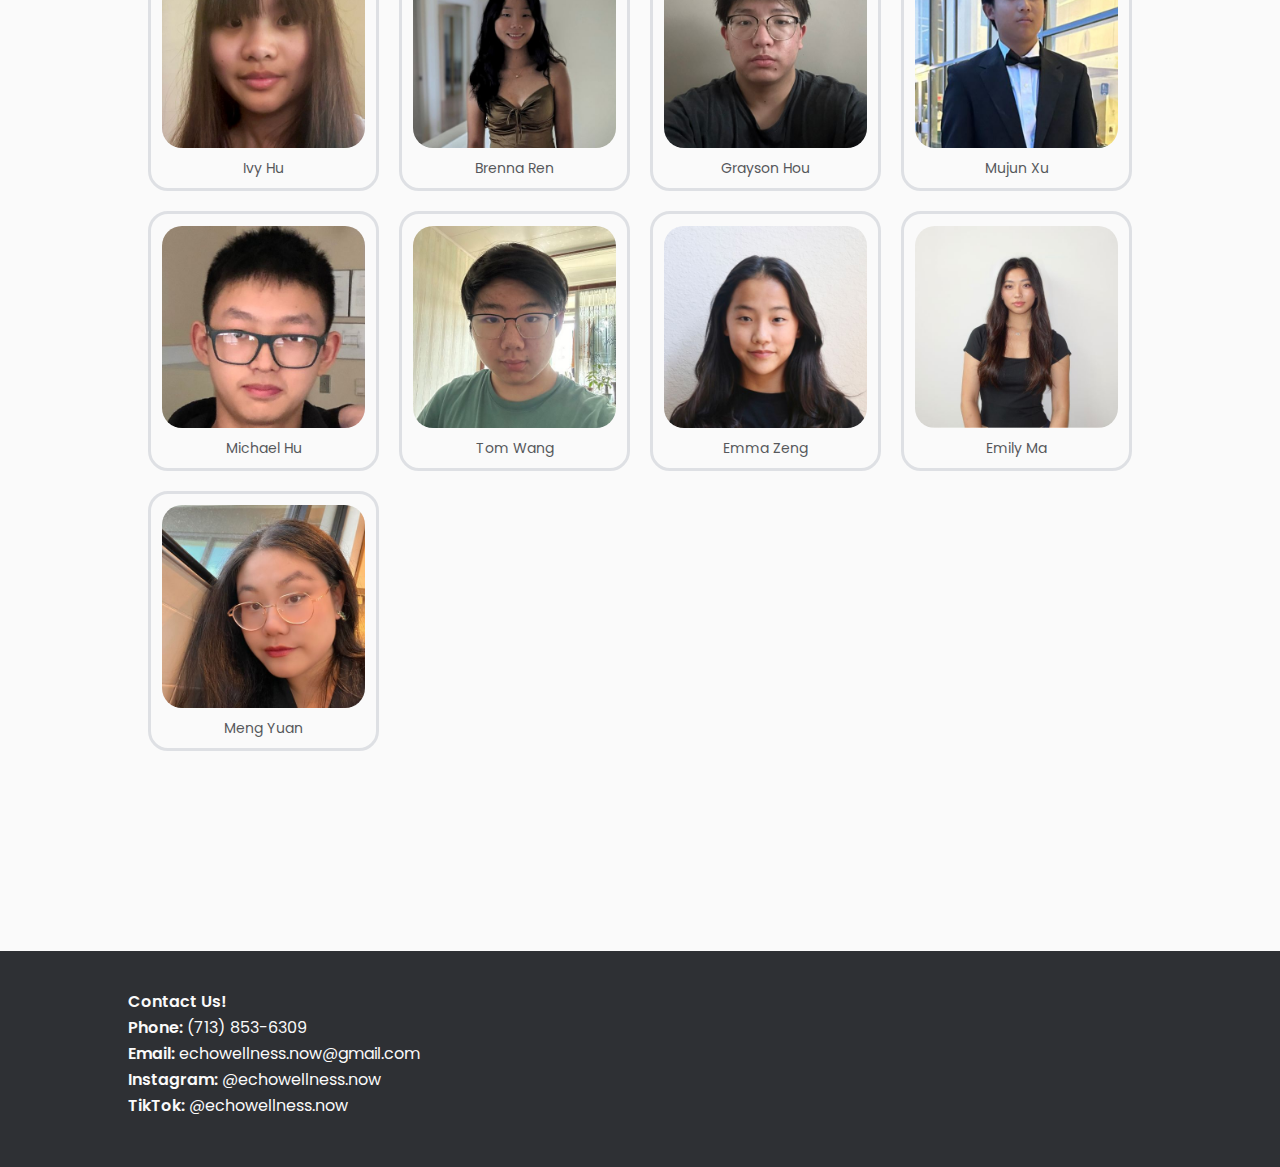
==== commit 07adb280: "yuxiang picture" ====
--- a/aboutus.html
+++ b/aboutus.html
@@ -90,7 +90,7 @@
             <p class="caption">Isabelle Chan, Outreach Chair</p>
         </div>
         <div class="grid-item">
-            <img src="assets/members/placeholder.jpg">
+            <img src="assets/members/yuxiang.jpg">
             <p class="caption">Yuxiang Jiang, Outreach Chair</p>
         </div>
         <div class="grid-item">
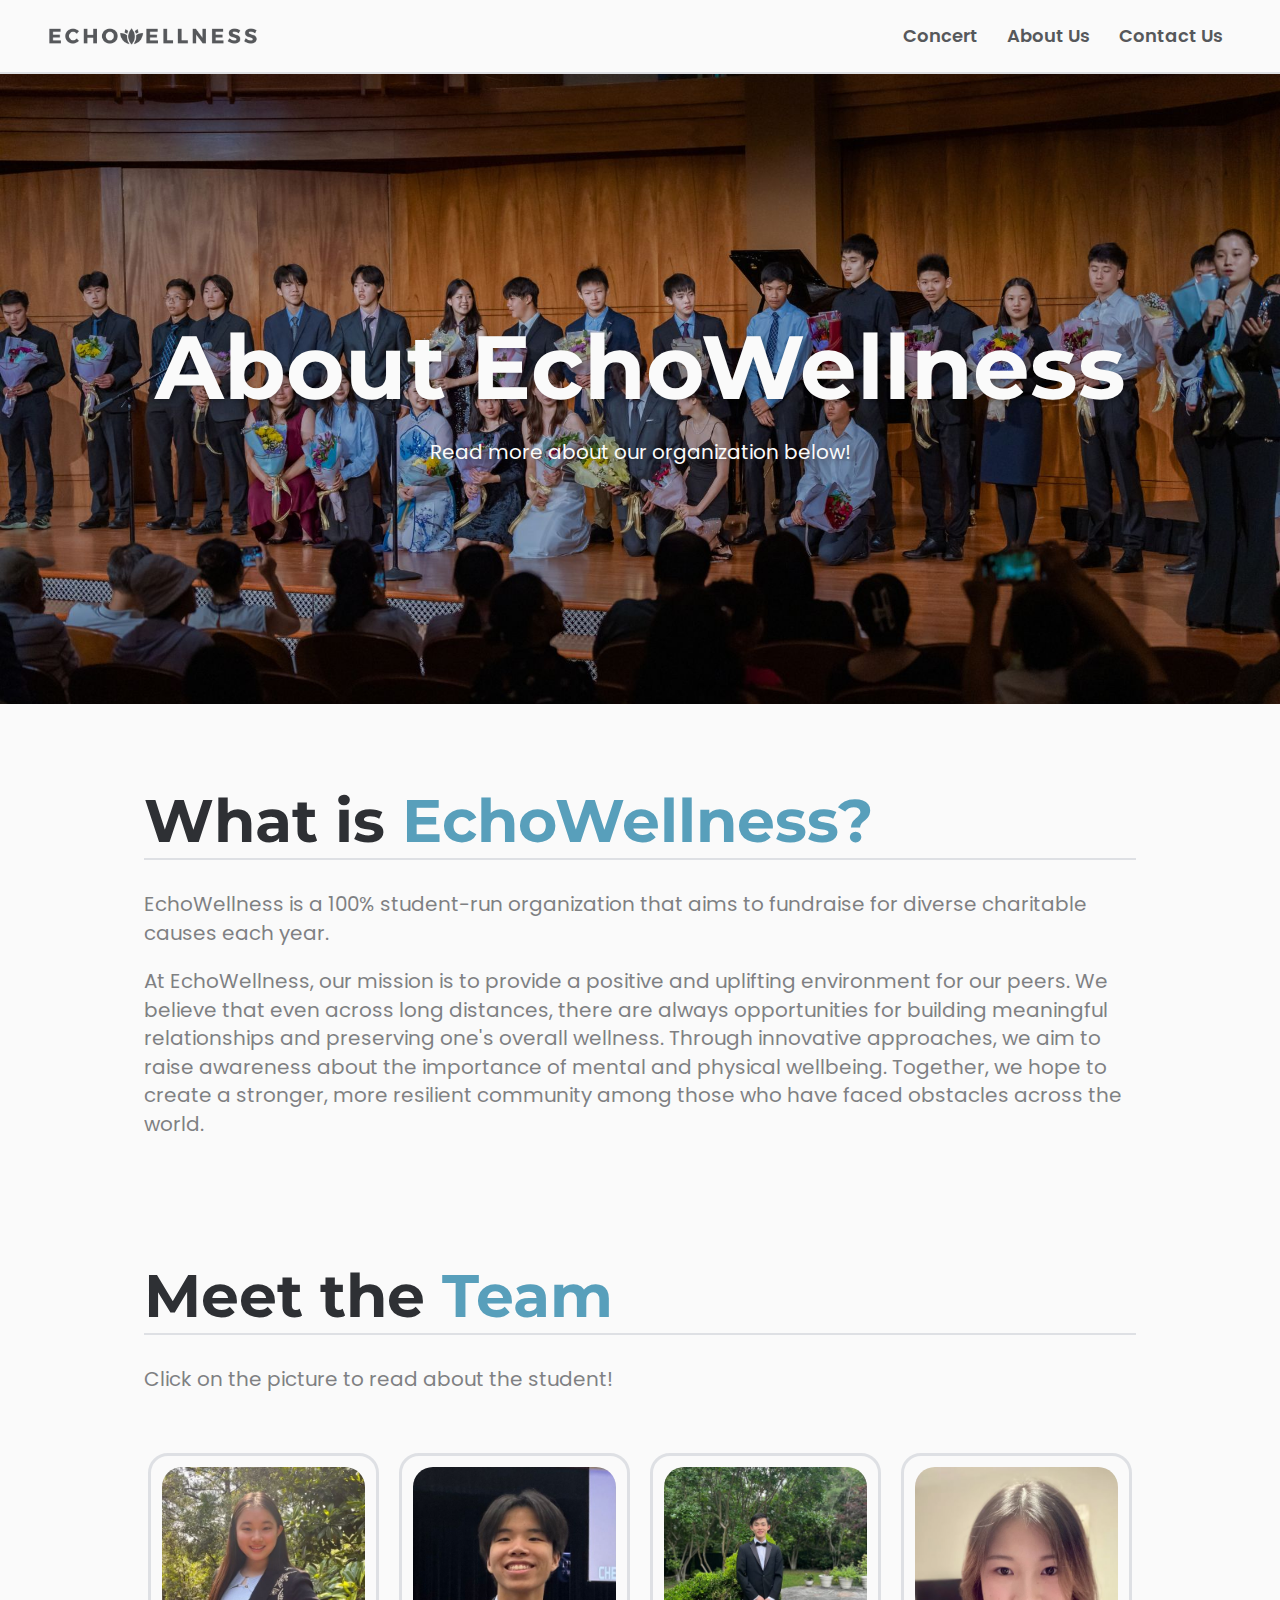
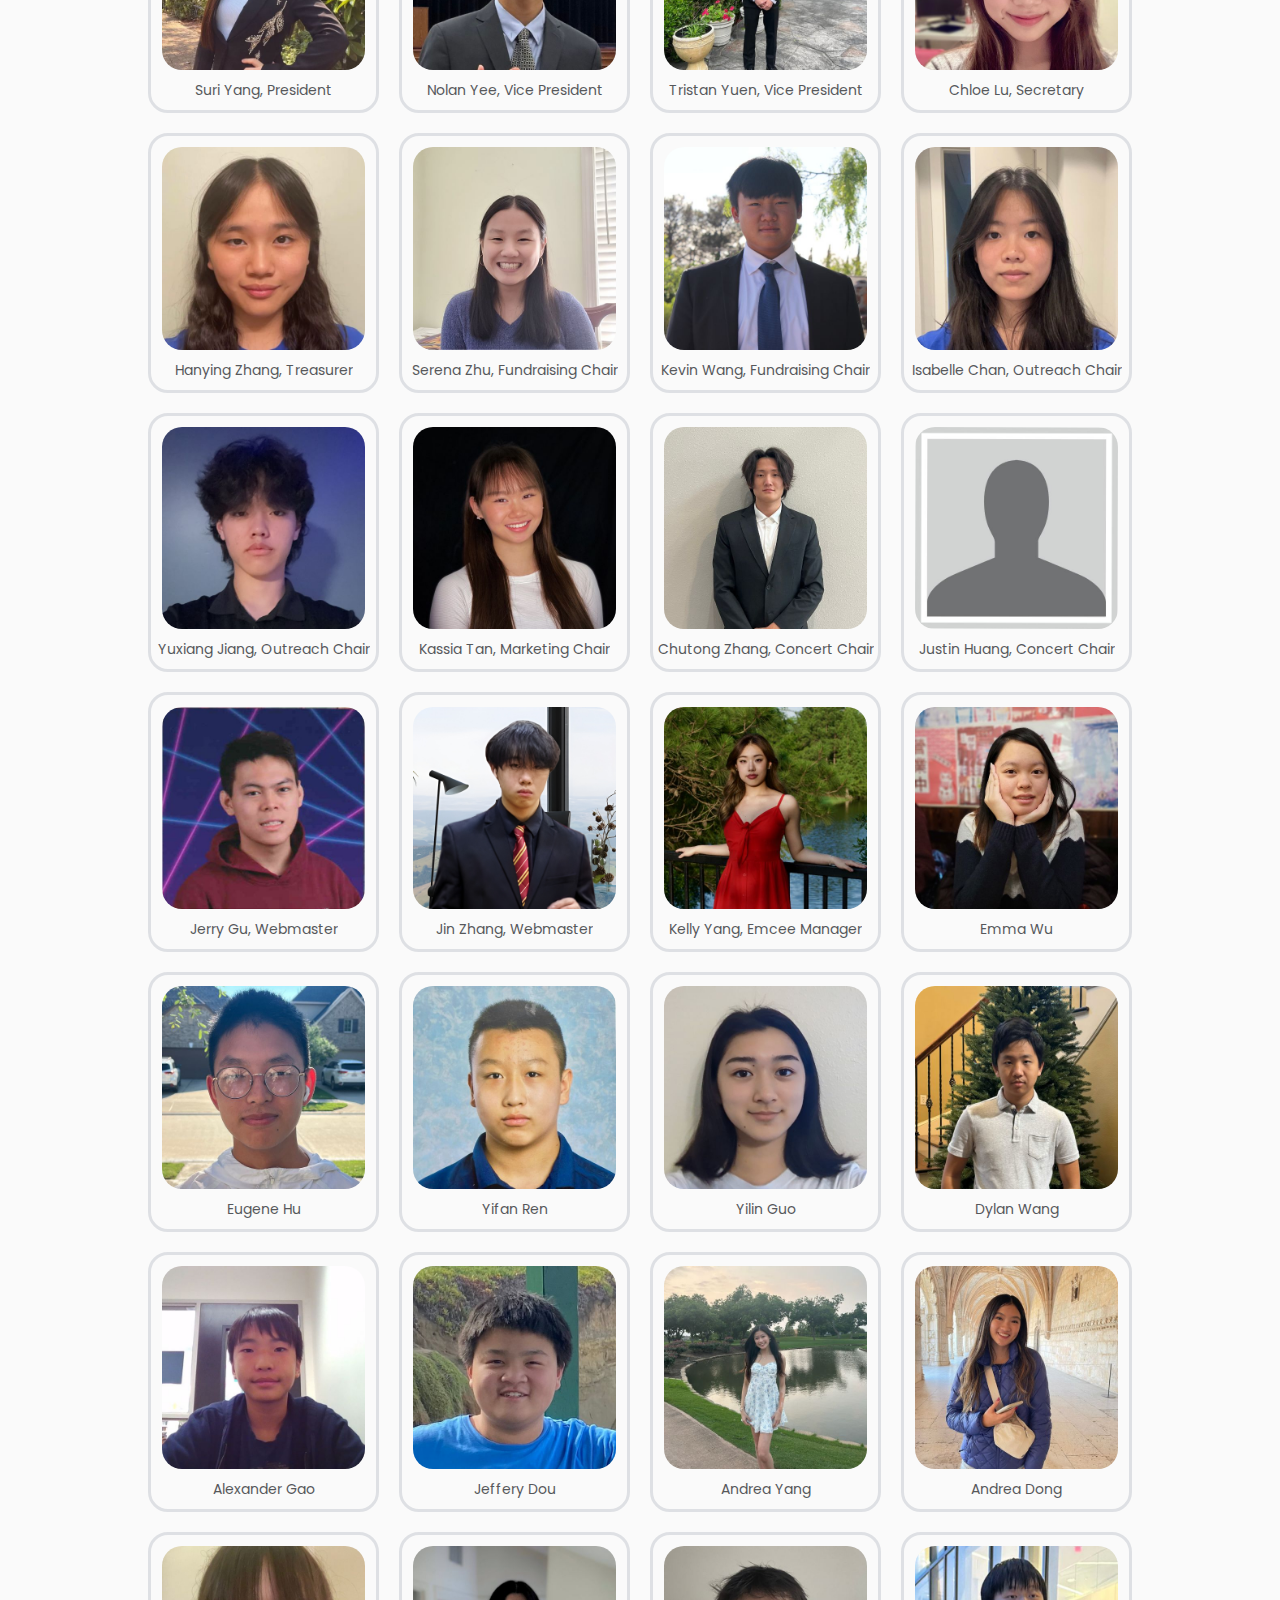
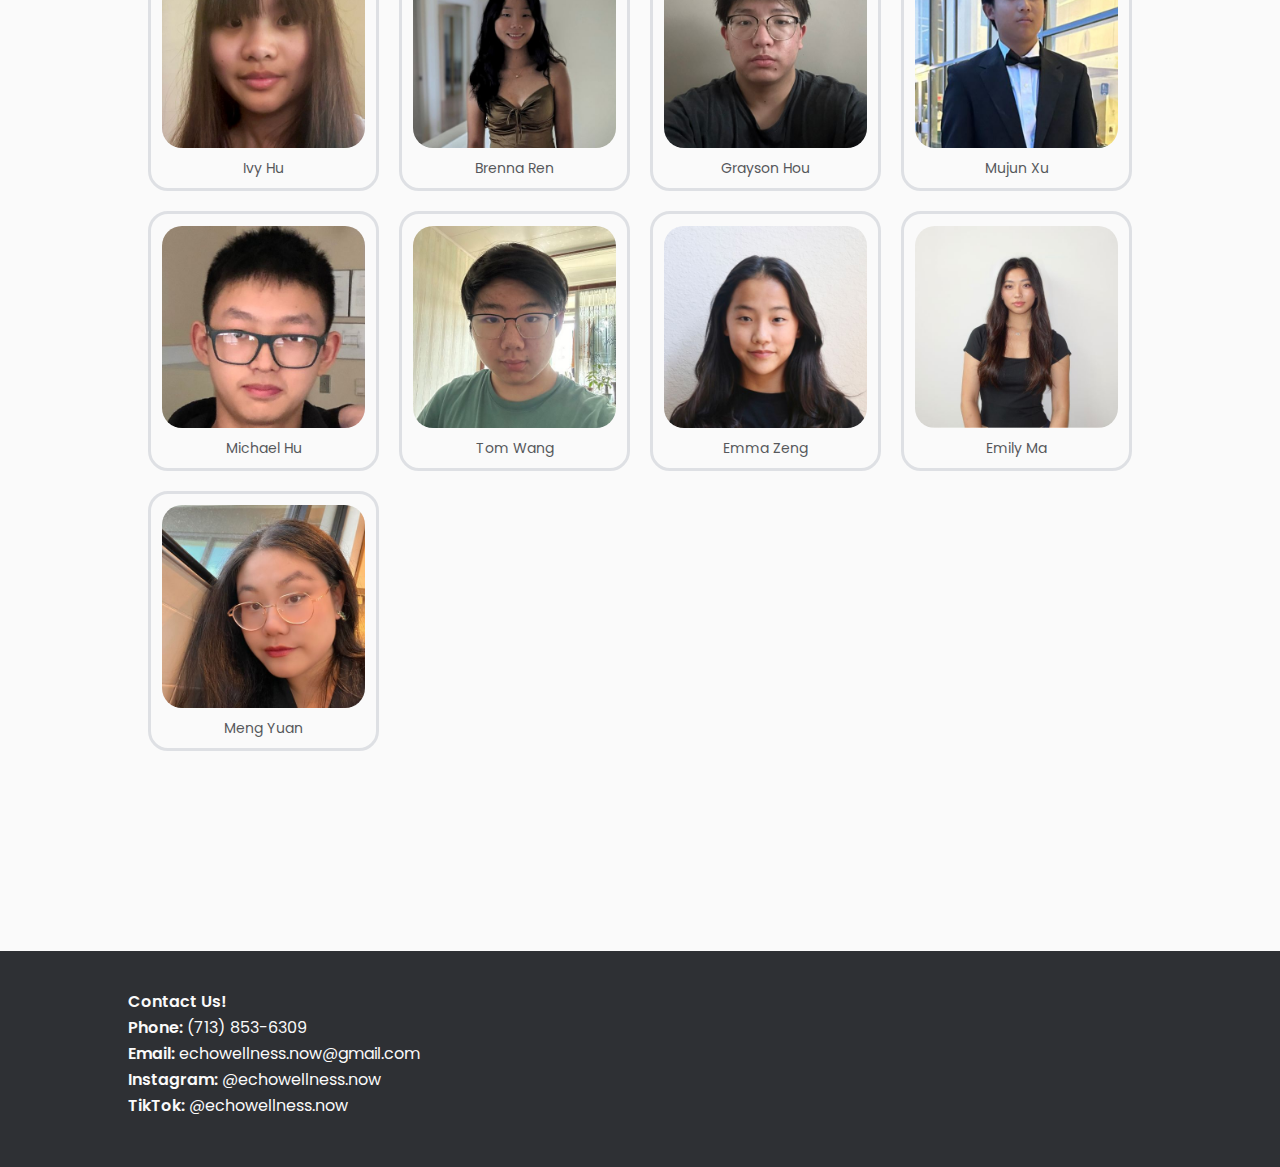
==== commit 5f3a19ac: "jeffery pic" ====
--- a/aboutus.html
+++ b/aboutus.html
@@ -142,7 +142,7 @@
             <p class="caption">Alexander Gao</p>
         </div>
         <div class="grid-item">
-            <img src="assets/members/placeholder.jpg">
+            <img src="assets/members/jeffery.jpg">
             <p class="caption">Jeffery Dou</p>
         </div>
         <div class="grid-item">
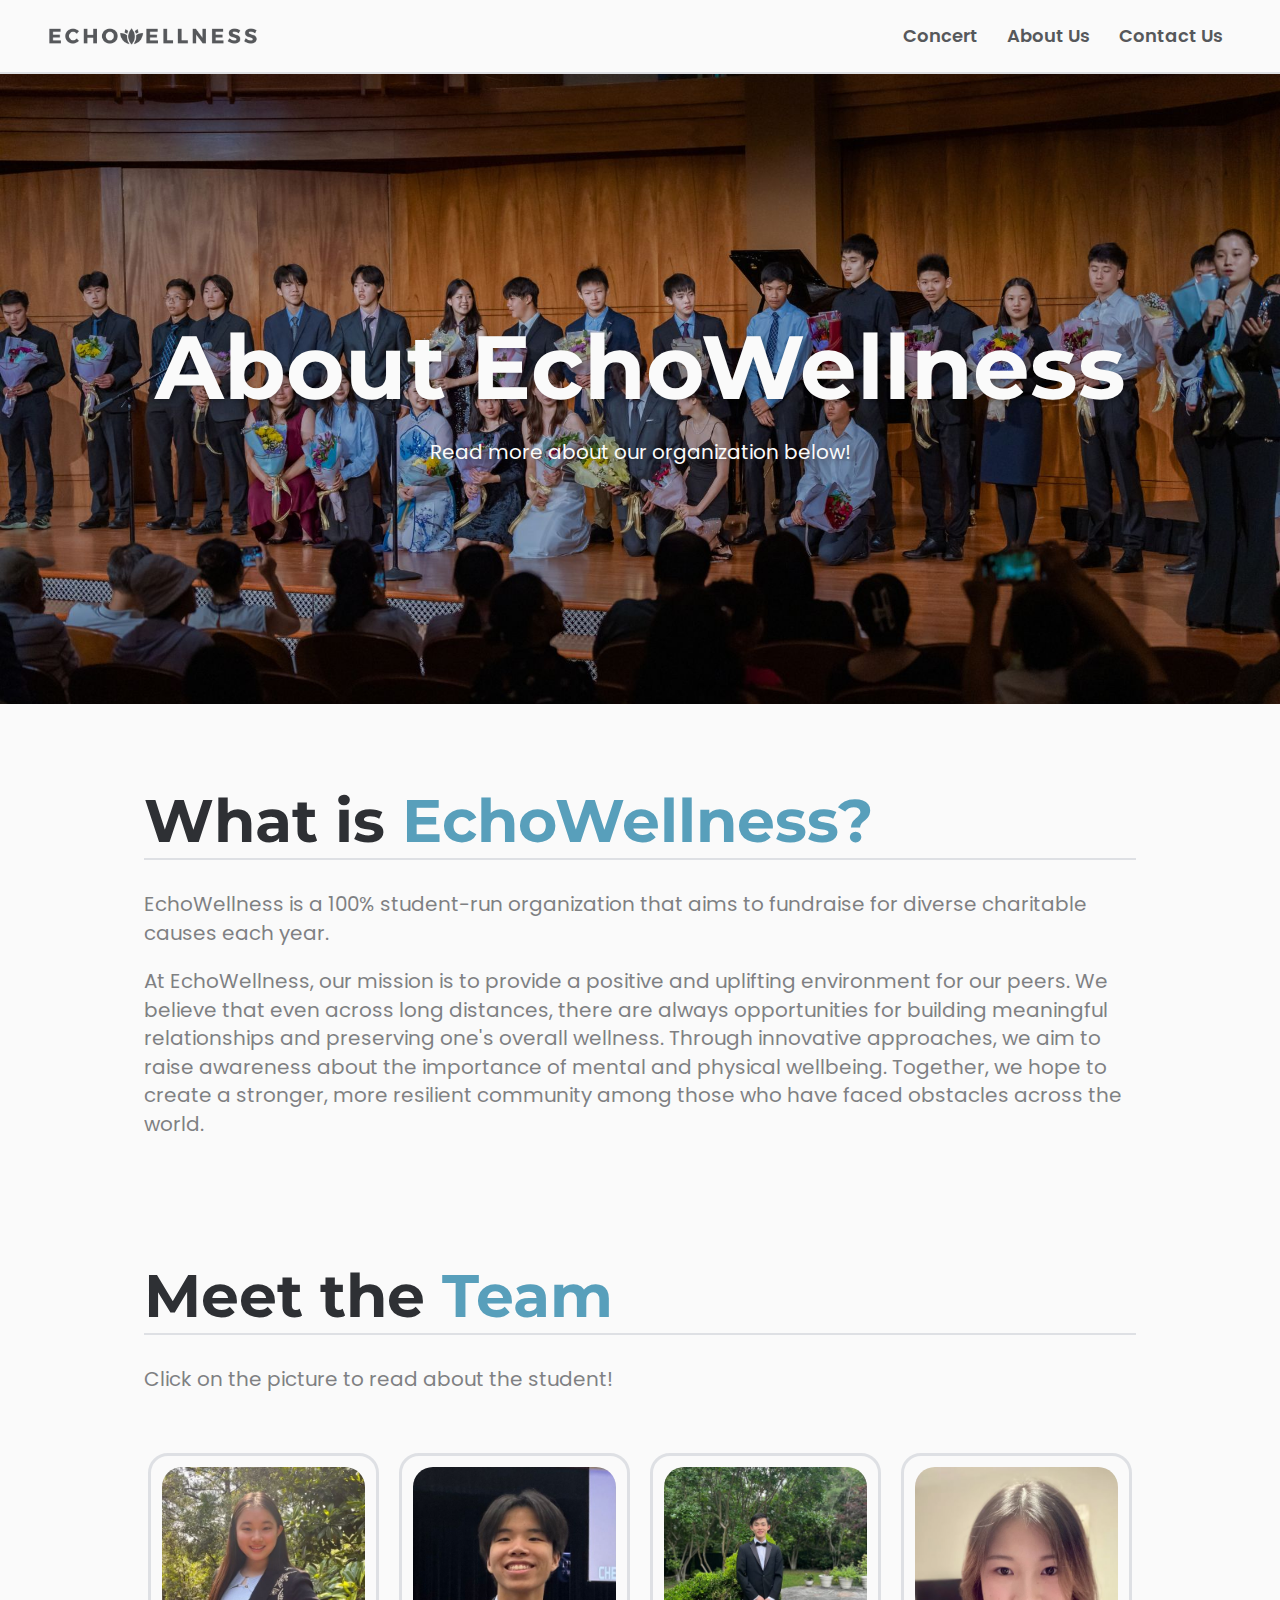
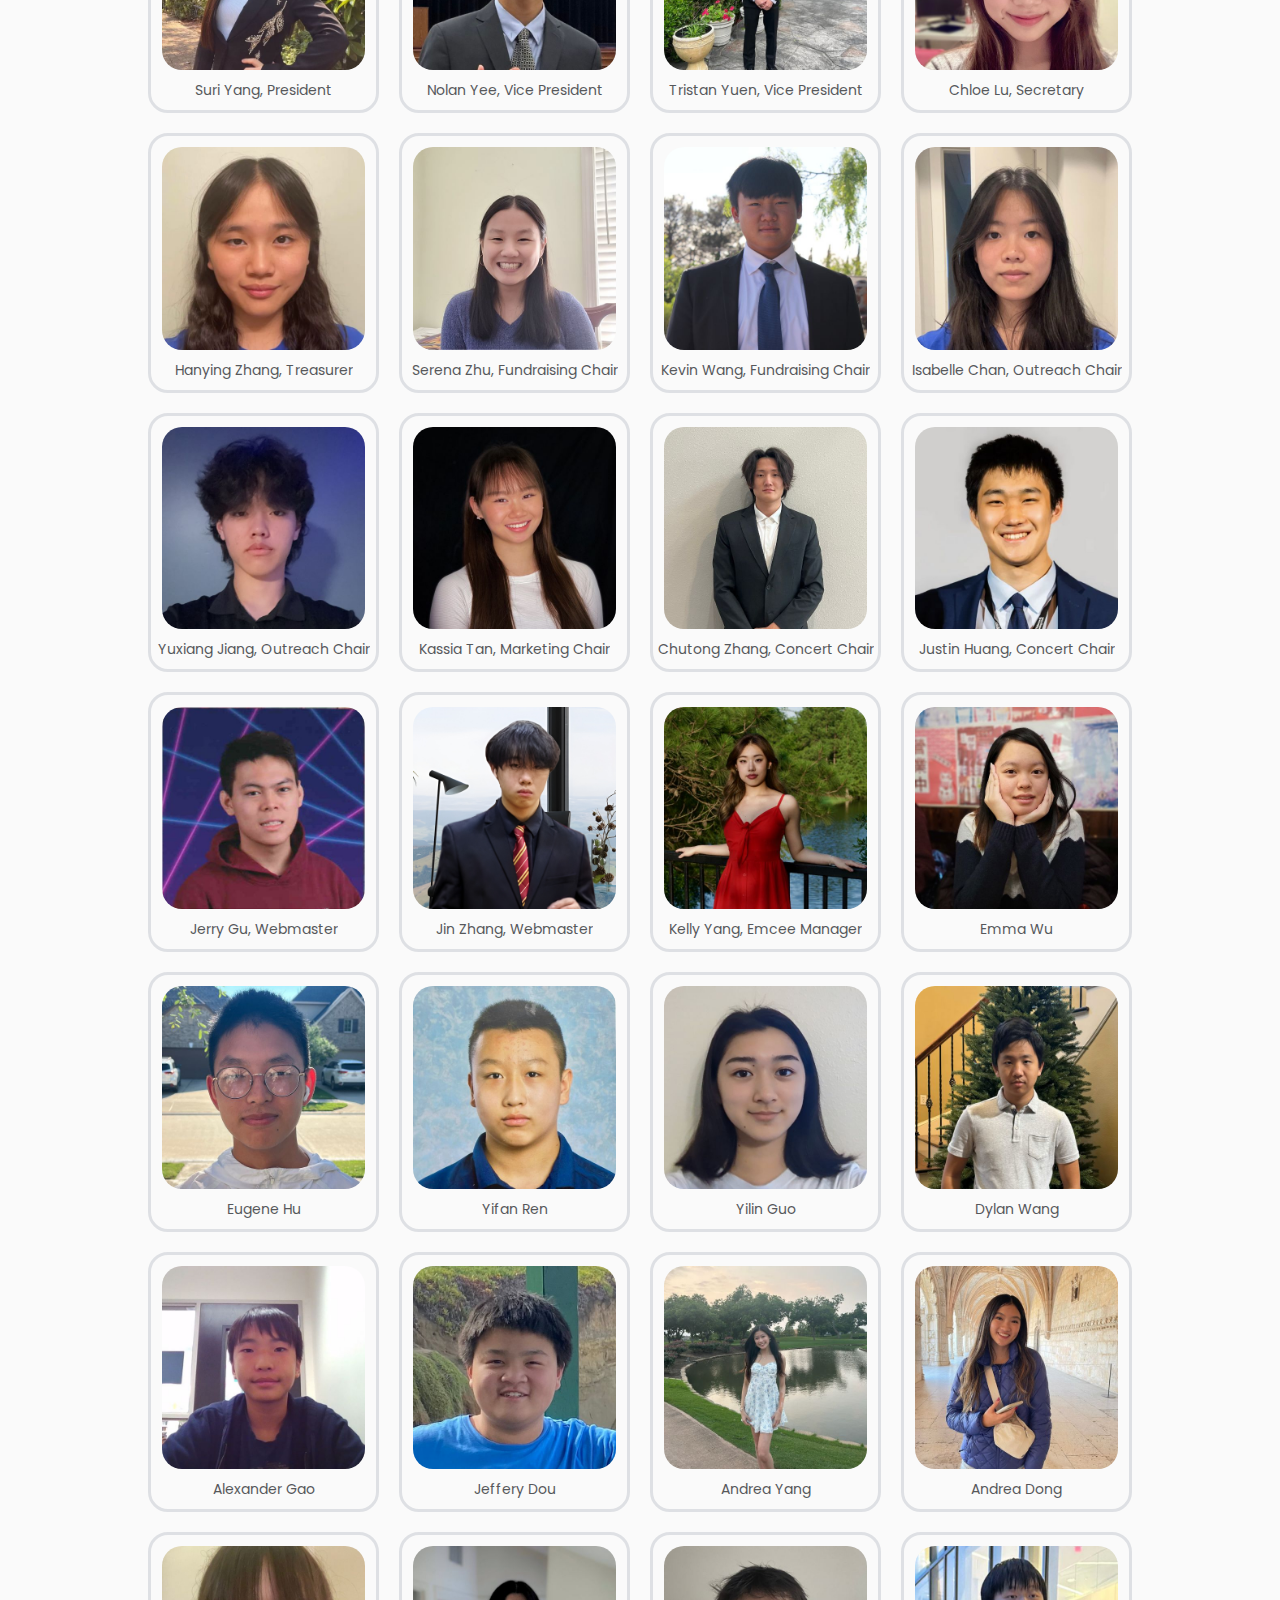
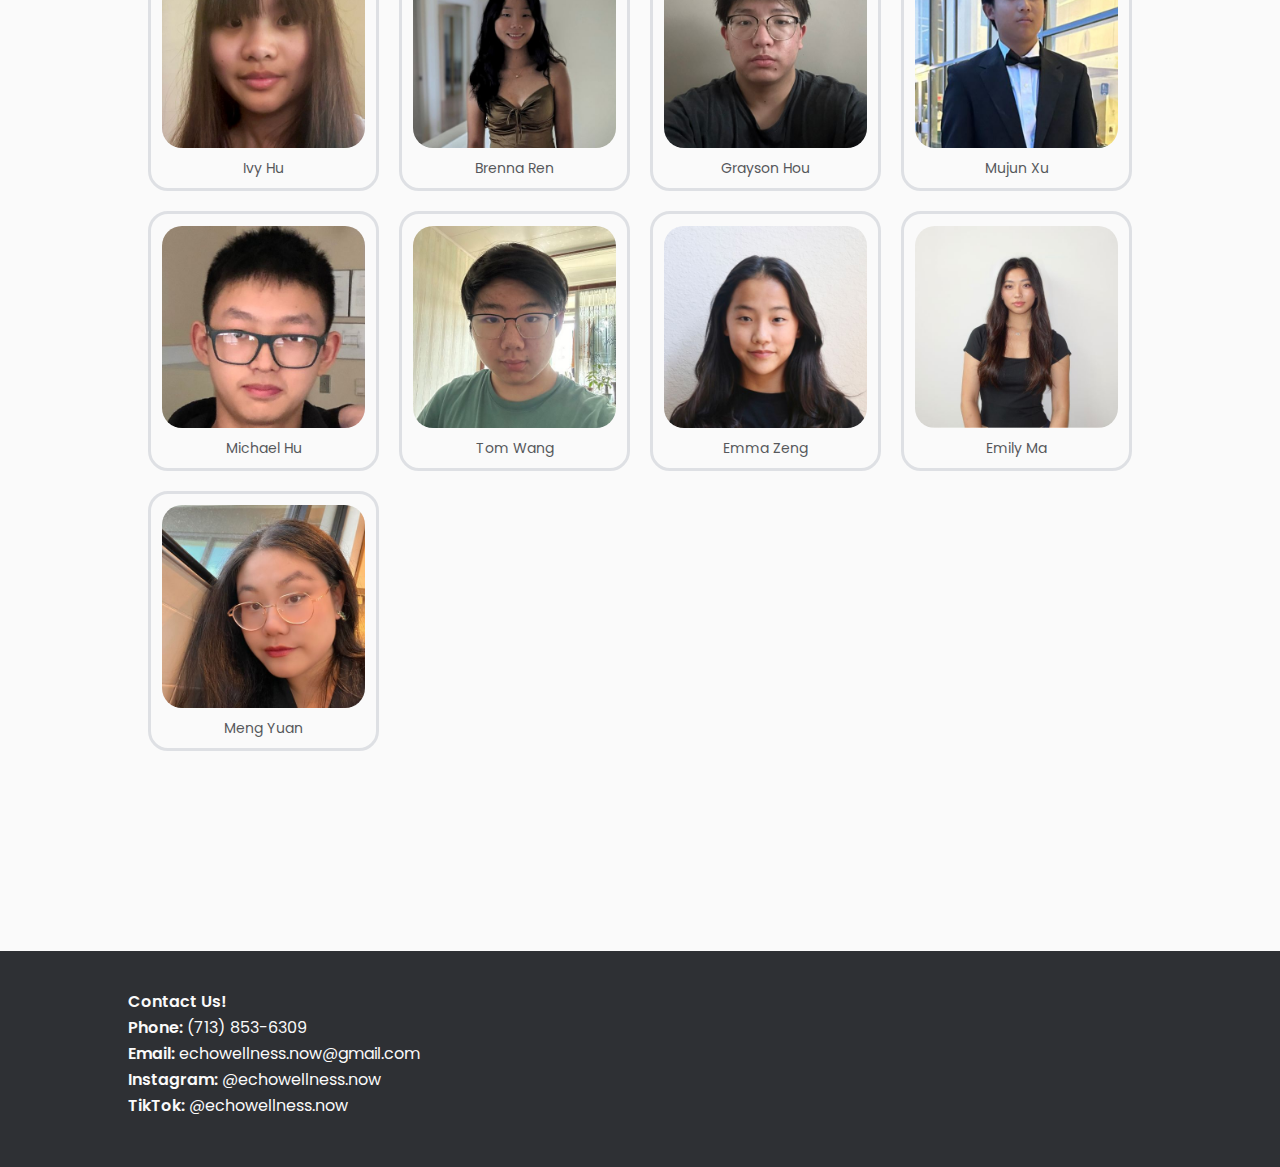
==== commit efc18cd2: "justin" ====
--- a/aboutus.html
+++ b/aboutus.html
@@ -102,7 +102,7 @@
             <p class="caption">Chutong Zhang, Concert Chair</p>
         </div>
         <div class="grid-item">
-            <img src="assets/members/placeholder.jpg">
+            <img src="assets/members/justin.jpg">
             <p class="caption">Justin Huang, Concert Chair</p>
         </div>
         <div class="grid-item">
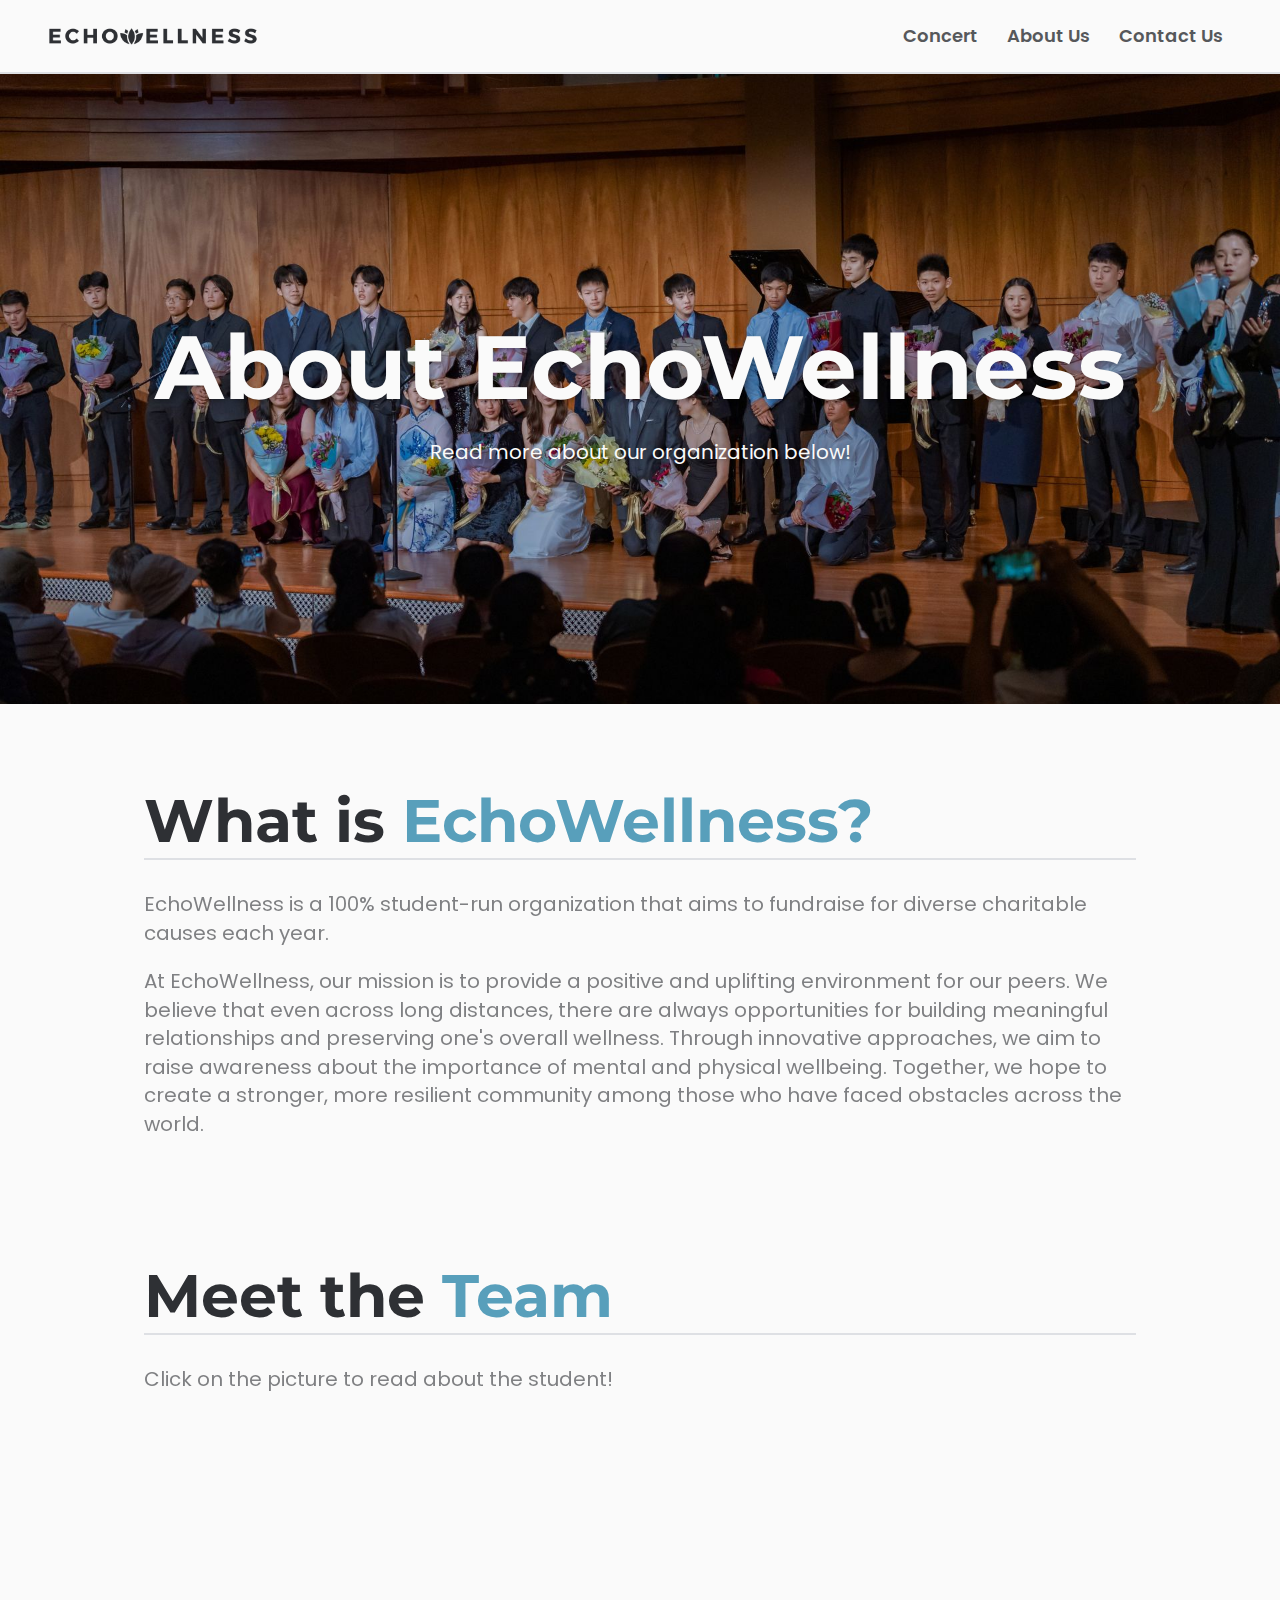
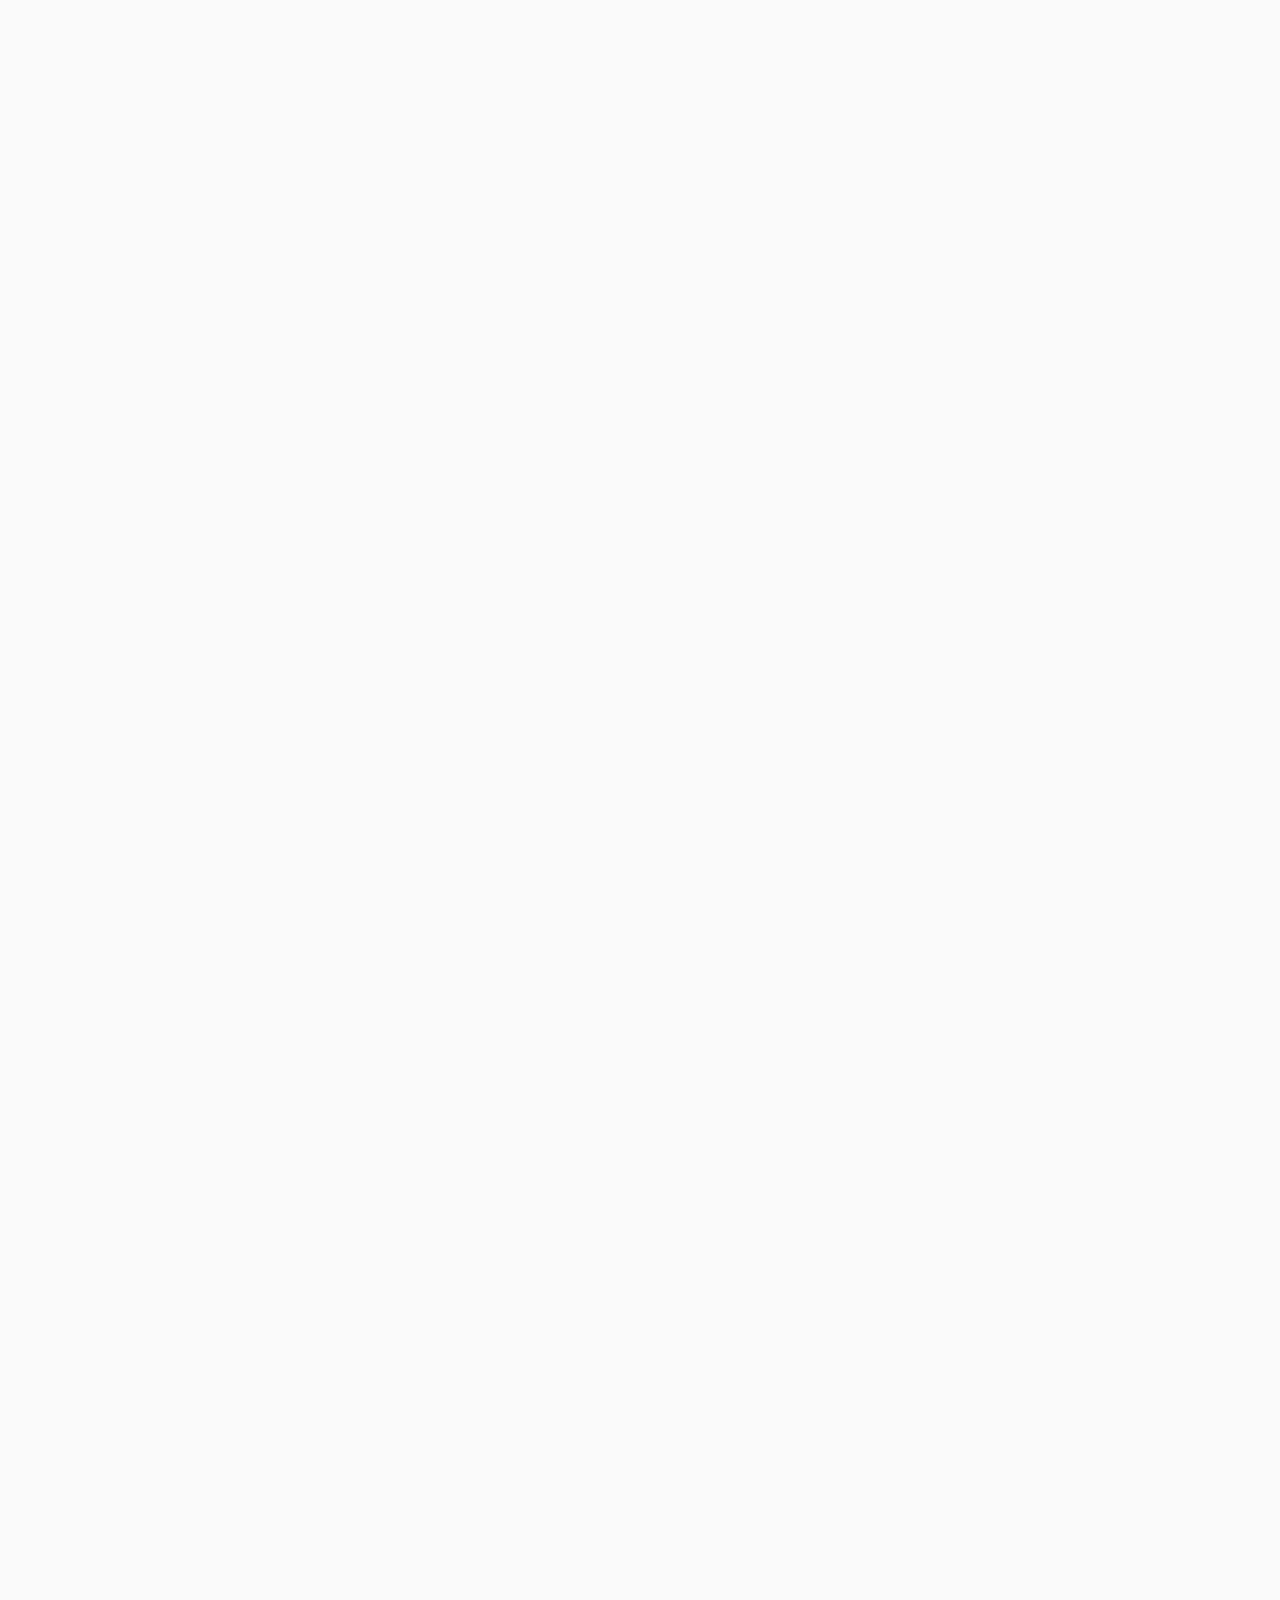
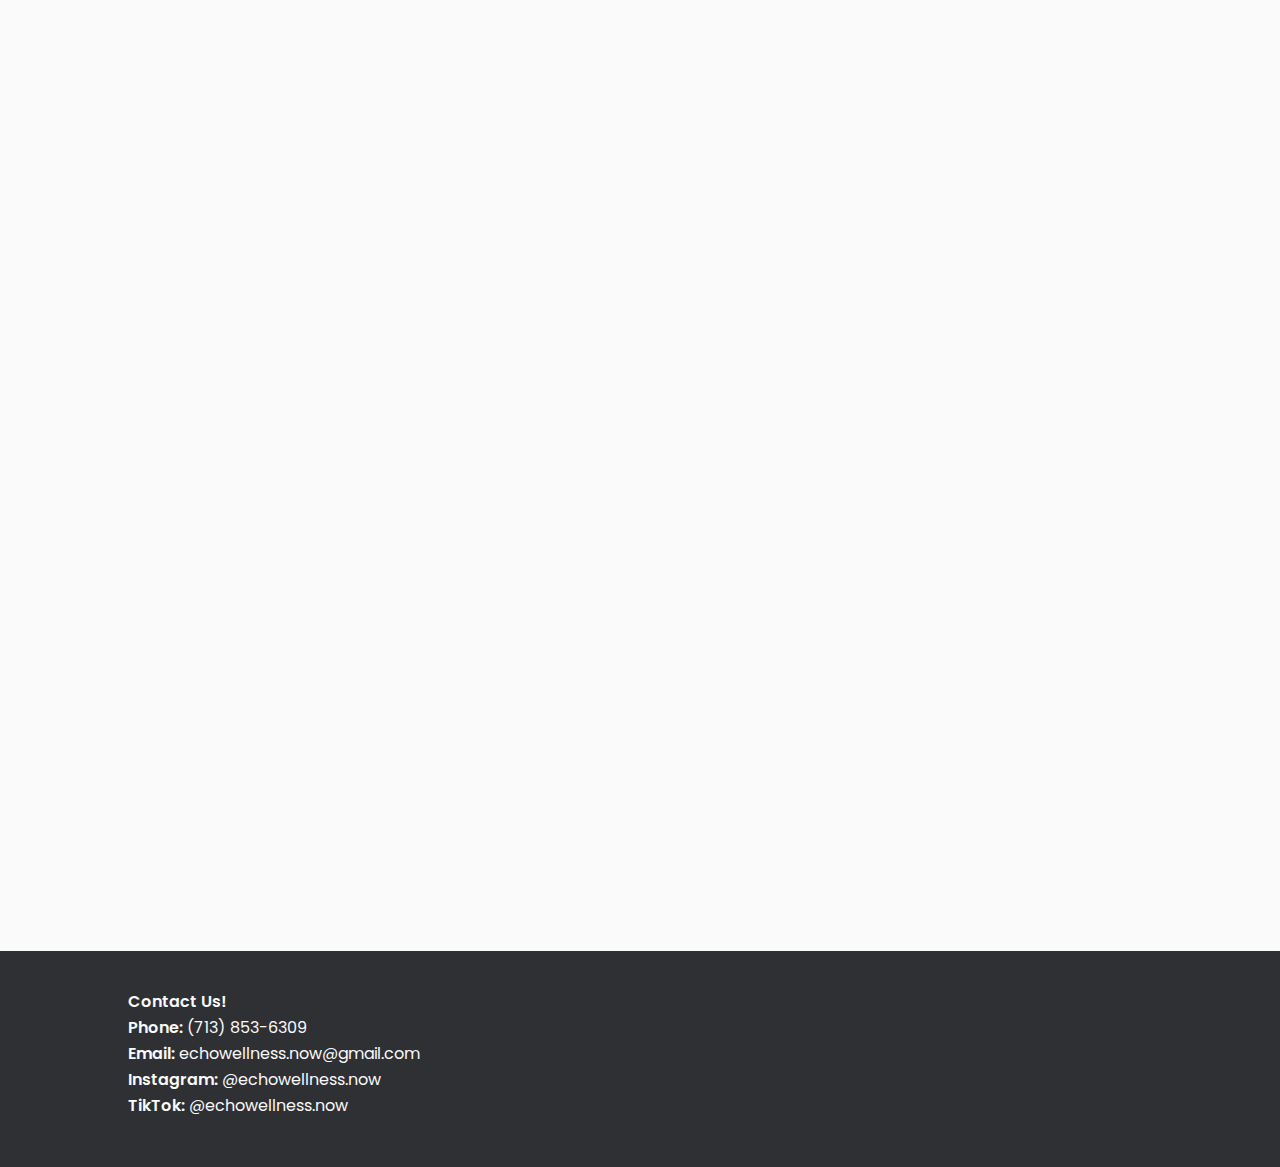
==== commit 572fad3c: "CRAZY RESPONSIVENESS UPDATE IM SHEIST LIKE THAT HELL THE HELL YEAH" ====
--- a/aboutus.html
+++ b/aboutus.html
@@ -23,6 +23,8 @@
     <link rel="stylesheet" href="styles/main.css">
     
     <link rel="stylesheet" href="styles/aboutus.css">
+    <link rel="stylesheet" href="https://unpkg.com/aos@next/dist/aos.css" />
+
 </head>
 
 <body>
@@ -35,162 +37,175 @@
             <a class="nav-link" href="#" onclick="navigateTo('contactus')">Contact Us</a>
         </div>
     </div>
-
-    <div id="aboutHeader">
-        <div>
-            <h1>About EchoWellness</h1>
-            <p>Read more about our organization below!</p>
-        </div>
-    </div>
-
-    <div class="aboutContent">
-        <div>
-            <h1>What is <span class="accent">EchoWellness?</span></h1>
-            <p>EchoWellness is a 100% student-run organization that aims to fundraise for diverse charitable causes each year.</p>
-            <p>At EchoWellness, our mission is to provide a positive and uplifting environment for our peers. We believe that even across long distances, there are always opportunities for building meaningful relationships and preserving one's overall wellness. Through innovative approaches, we aim to raise awareness about the importance of mental and physical wellbeing. Together, we hope to create a stronger, more resilient community among those who have faced obstacles across the world.</p>
-        </div>
-        <div style="height: 10vh;"></div>
-        <div>
-            <h1>Meet the <span class="accent">Team</span></h1>
-            <p>Click on the picture to read about the student!</p>
-        </div>
-        
-    </div>
-    <div class="grid-container">
-        <div class="grid-item">
-            <img src="assets/members/suri.jpg">
-            <p class="caption">Suri Yang, President</p>
-        </div>
-        <div class="grid-item">
-            <img src="assets/members/nolan.jpg">
-            <p class="caption">Nolan Yee, Vice President</p>
-        </div>
-        <div class="grid-item">
-            <img src="assets/members/tristan.jpg">
-            <p class="caption">Tristan Yuen, Vice President</p>
-        </div>
-        <div class="grid-item">
-            <img src="assets/members/chloe.jpg">
-            <p class="caption">Chloe Lu, Secretary</p>
-        </div>
-        <div class="grid-item">
-            <img src="assets/members/hanying.jpg">
-            <p class="caption">Hanying Zhang, Treasurer</p>
-        </div>
-        <div class="grid-item">
-            <img src="assets/members/serena.jpg">
-            <p class="caption">Serena Zhu, Fundraising Chair</p>
-        </div>
-        <div class="grid-item">
-            <img src="assets/members/kevin.jpg">
-            <p class="caption">Kevin Wang, Fundraising Chair</p>
-        </div>
-        <div class="grid-item">
-            <img src="assets/members/isabelle.jpg">
-            <p class="caption">Isabelle Chan, Outreach Chair</p>
-        </div>
-        <div class="grid-item">
-            <img src="assets/members/yuxiang.jpg">
-            <p class="caption">Yuxiang Jiang, Outreach Chair</p>
-        </div>
-        <div class="grid-item">
-            <img src="assets/members/kassia.jpg">
-            <p class="caption">Kassia Tan, Marketing Chair</p>
-        </div>
-        <div class="grid-item">
-            <img src="assets/members/chutong.jpg">
-            <p class="caption">Chutong Zhang, Concert Chair</p>
-        </div>
-        <div class="grid-item">
-            <img src="assets/members/justin.jpg">
-            <p class="caption">Justin Huang, Concert Chair</p>
-        </div>
-        <div class="grid-item">
-            <img src="assets/members/jerry.jpg">
-            <p class="caption">Jerry Gu, Webmaster</p>
-        </div>
-        <div class="grid-item">
-            <img src="assets/members/jin.jpg">
-            <p class="caption">Jin Zhang, Webmaster</p>
-        </div>
-        <div class="grid-item">
-            <img src="assets/members/kelly.jpg">
-            <p class="caption">Kelly Yang, Emcee Manager</p>
-        </div>
-        <div class="grid-item">
-            <img src="assets/members/emma.jpg">
-            <p class="caption">Emma Wu</p>
-        </div>
-        <div class="grid-item">
-            <img src="assets/members/eugene.jpg">
-            <p class="caption">Eugene Hu</p>
-        </div>
-        <div class="grid-item">
-            <img src="assets/members/yifan.jpg">
-            <p class="caption">Yifan Ren</p>
-        </div>
-        <div class="grid-item">
-            <img src="assets/members/yilin.jpg">
-            <p class="caption">Yilin Guo</p>
-        </div>
-        <div class="grid-item">
-            <img src="assets/members/dylan.jpg">
-            <p class="caption">Dylan Wang</p>
-        </div>
-        <div class="grid-item">
-            <img src="assets/members/alexander.jpg">
-            <p class="caption">Alexander Gao</p>
-        </div>
-        <div class="grid-item">
-            <img src="assets/members/jeffery.jpg">
-            <p class="caption">Jeffery Dou</p>
-        </div>
-        <div class="grid-item">
-            <img src="assets/members/andreay.jpg">
-            <p class="caption">Andrea Yang</p>
-        </div>
-        <div class="grid-item">
-            <img src="assets/members/andread.jpg">
-            <p class="caption">Andrea Dong</p>
-        </div>
-        <div class="grid-item">
-            <img src="assets/members/ivy.jpg">
-            <p class="caption">Ivy Hu</p>
-        </div>
-        <div class="grid-item">
-            <img src="assets/members/brenna.jpg">
-            <p class="caption">Brenna Ren</p>
-        </div>
-        <div class="grid-item">
-            <img src="assets/members/grayson.jpg">
-            <p class="caption">Grayson Hou</p>
-        </div>
-        <div class="grid-item">
-            <img src="assets/members/mujun.jpg">
-            <p class="caption">Mujun Xu</p>
-        </div>
-        <div class="grid-item">
-            <img src="assets/members/michael.jpg">
-            <p class="caption">Michael Hu</p>
-        </div>
-        <div class="grid-item">
-            <img src="assets/members/tom.jpg">
-            <p class="caption">Tom Wang</p>
-        </div>
-        <div class="grid-item">
-            <img src="assets/members/emmaz.jpg">
-            <p class="caption">Emma Zeng</p>
-        </div>
-        <div class="grid-item">
-            <img src="assets/members/emily.jpg">
-            <p class="caption">Emily Ma</p>
-        </div>
-        <div class="grid-item">
-            <img src="assets/members/meng.jpg">
-            <p class="caption">Meng Yuan</p>
-        </div>
-    </div>
-    <div class="gap"></div>
+    <!-- MOBILE NAVBAR -->
+    <div id="mobileNavbar">
+        <a class="logo" href="#" onclick="navigateTo('')"><img src="assets/branding/lightlogo2.png"></a>
+
+        <img id="burgerToggle" onclick="toggleBurgerMenu()" src="assets/menu.svg">
+    </div>
+
+    <div id="burgerMenu">
+        <a class="nav-link" href="#" onclick="navigateTo('concert')">Concert</a>
+        <a class="nav-link" href="#" onclick="navigateTo('aboutus')">About Us</a>
+        <a class="nav-link" href="#" onclick="navigateTo('contactus')">Contact Us</a>
+    </div>
+    
+    <div data-aos="fade-in" data-aos-duration="700">
+        <div id="aboutHeader">
+            <div>
+                <h1>About EchoWellness</h1>
+                <p>Read more about our organization below!</p>
+            </div>
+        </div>
+        <div class="aboutContent" data-aos="fade-up" data-aos-duration="800">
+            <div>
+                <h1>What is <span class="accent">EchoWellness?</span></h1>
+                <p>EchoWellness is a 100% student-run organization that aims to fundraise for diverse charitable causes each year.</p>
+                <p>At EchoWellness, our mission is to provide a positive and uplifting environment for our peers. We believe that even across long distances, there are always opportunities for building meaningful relationships and preserving one's overall wellness. Through innovative approaches, we aim to raise awareness about the importance of mental and physical wellbeing. Together, we hope to create a stronger, more resilient community among those who have faced obstacles across the world.</p>
+            </div>
+            <div style="height: 10vh;"></div>
+            <div>
+                <h1>Meet the <span class="accent">Team</span></h1>
+                <p id="clickText">Click on the picture to read about the student!</p>
+            </div>
+            
+        </div>
+        <div class="grid-container">
+            <div class="grid-item" data-aos="fade-up" data-aos-duration="800">
+                <img src="assets/members/suri.jpg">
+                <p class="caption">Suri Yang, President</p>
+            </div>
+            <div class="grid-item" data-aos="fade-up" data-aos-duration="800">
+                <img src="assets/members/nolan.jpg">
+                <p class="caption">Nolan Yee, Vice President</p>
+            </div>
+            <div class="grid-item" data-aos="fade-up" data-aos-duration="800">
+                <img src="assets/members/tristan.jpg">
+                <p class="caption">Tristan Yuen, Vice President</p>
+            </div>
+            <div class="grid-item" data-aos="fade-up" data-aos-duration="800">
+                <img src="assets/members/chloe.jpg">
+                <p class="caption">Chloe Lu, Secretary</p>
+            </div>
+            <div class="grid-item" data-aos="fade-up" data-aos-duration="800">
+                <img src="assets/members/hanying.jpg">
+                <p class="caption">Hanying Zhang, Treasurer</p>
+            </div>
+            <div class="grid-item" data-aos="fade-up" data-aos-duration="800">
+                <img src="assets/members/serena.jpg">
+                <p class="caption">Serena Zhu, Fundraising Chair</p>
+            </div>
+            <div class="grid-item" data-aos="fade-up" data-aos-duration="800">
+                <img src="assets/members/kevin.jpg">
+                <p class="caption">Kevin Wang, Fundraising Chair</p>
+            </div>
+            <div class="grid-item" data-aos="fade-up" data-aos-duration="800">
+                <img src="assets/members/isabelle.jpg">
+                <p class="caption">Isabelle Chan, Outreach Chair</p>
+            </div>
+            <div class="grid-item" data-aos="fade-up" data-aos-duration="800">
+                <img src="assets/members/yuxiang.jpg">
+                <p class="caption">Yuxiang Jiang, Outreach Chair</p>
+            </div>
+            <div class="grid-item" data-aos="fade-up" data-aos-duration="800">
+                <img src="assets/members/kassia.jpg">
+                <p class="caption">Kassia Tan, Marketing Chair</p>
+            </div>
+            <div class="grid-item" data-aos="fade-up" data-aos-duration="800">
+                <img src="assets/members/chutong.jpg">
+                <p class="caption">Chutong Zhang, Concert Chair</p>
+            </div>
+            <div class="grid-item" data-aos="fade-up" data-aos-duration="800">
+                <img src="assets/members/justin.jpg">
+                <p class="caption">Justin Huang, Concert Chair</p>
+            </div>
+            <div class="grid-item" data-aos="fade-up" data-aos-duration="800">
+                <img src="assets/members/jerry.jpg">
+                <p class="caption">Jerry Gu, Webmaster</p>
+            </div>
+            <div class="grid-item" data-aos="fade-up" data-aos-duration="800">
+                <img src="assets/members/jin.jpg">
+                <p class="caption">Jin Zhang, Webmaster</p>
+            </div>
+            <div class="grid-item" data-aos="fade-up" data-aos-duration="800">
+                <img src="assets/members/kelly.jpg">
+                <p class="caption">Kelly Yang, Emcee Manager</p>
+            </div>
+            <div class="grid-item" data-aos="fade-up" data-aos-duration="800">
+                <img src="assets/members/emma.jpg">
+                <p class="caption">Emma Wu</p>
+            </div>
+            <div class="grid-item" data-aos="fade-up" data-aos-duration="800">
+                <img src="assets/members/eugene.jpg">
+                <p class="caption">Eugene Hu</p>
+            </div>
+            <div class="grid-item" data-aos="fade-up" data-aos-duration="800">
+                <img src="assets/members/yifan.jpg">
+                <p class="caption">Yifan Ren</p>
+            </div>
+            <div class="grid-item" data-aos="fade-up" data-aos-duration="800">
+                <img src="assets/members/yilin.jpg">
+                <p class="caption">Yilin Guo</p>
+            </div>
+            <div class="grid-item" data-aos="fade-up" data-aos-duration="800">
+                <img src="assets/members/dylan.jpg">
+                <p class="caption">Dylan Wang</p>
+            </div>
+            <div class="grid-item" data-aos="fade-up" data-aos-duration="800">
+                <img src="assets/members/alexander.jpg">
+                <p class="caption">Alexander Gao</p>
+            </div>
+            <div class="grid-item" data-aos="fade-up" data-aos-duration="800">
+                <img src="assets/members/jeffery.jpg">
+                <p class="caption">Jeffery Dou</p>
+            </div>
+            <div class="grid-item" data-aos="fade-up" data-aos-duration="800">
+                <img src="assets/members/andreay.jpg">
+                <p class="caption">Andrea Yang</p>
+            </div>
+            <div class="grid-item" data-aos="fade-up" data-aos-duration="800">
+                <img src="assets/members/andread.jpg">
+                <p class="caption">Andrea Dong</p>
+            </div>
+            <div class="grid-item" data-aos="fade-up" data-aos-duration="800">
+                <img src="assets/members/ivy.jpg">
+                <p class="caption">Ivy Hu</p>
+            </div>
+            <div class="grid-item" data-aos="fade-up" data-aos-duration="800">
+                <img src="assets/members/brenna.jpg">
+                <p class="caption">Brenna Ren</p>
+            </div>
+            <div class="grid-item" data-aos="fade-up" data-aos-duration="800">
+                <img src="assets/members/grayson.jpg">
+                <p class="caption">Grayson Hou</p>
+            </div>
+            <div class="grid-item" data-aos="fade-up" data-aos-duration="800">
+                <img src="assets/members/mujun.jpg">
+                <p class="caption">Mujun Xu</p>
+            </div>
+            <div class="grid-item" data-aos="fade-up" data-aos-duration="800">
+                <img src="assets/members/michael.jpg">
+                <p class="caption">Michael Hu</p>
+            </div>
+            <div class="grid-item" data-aos="fade-up" data-aos-duration="800">
+                <img src="assets/members/tom.jpg">
+                <p class="caption">Tom Wang</p>
+            </div>
+            <div class="grid-item" data-aos="fade-up" data-aos-duration="800">
+                <img src="assets/members/emmaz.jpg">
+                <p class="caption">Emma Zeng</p>
+            </div>
+            <div class="grid-item" data-aos="fade-up" data-aos-duration="800">
+                <img src="assets/members/emily.jpg">
+                <p class="caption">Emily Ma</p>
+            </div>
+            <div class="grid-item" data-aos="fade-up" data-aos-duration="800">
+                <img src="assets/members/meng.jpg">
+                <p class="caption">Meng Yuan</p>
+            </div>
+        </div>
+        <div class="gap"></div>
+    </div>
     
     <!-- Modal Structure -->
     <div class="modal-container">
@@ -220,5 +235,9 @@
 
 <script src="scripts/dualhost.js"></script>
 <script src="scripts/team.js"></script>
-
+<script src="scripts/navbar.js"></script>
+<script src="https://unpkg.com/aos@next/dist/aos.js"></script>
+<script>
+    AOS.init();
+</script>
 </html>--- a/styles/main.css
+++ b/styles/main.css
@@ -16,6 +16,11 @@
     color: var(--accent);
 }
 
+.glow {
+    color: var(--light);
+    text-shadow: 0 0 10px var(--primary), 0 0 15px var(--primary);
+}
+
 .bold {
     font-weight: 600;
 }
@@ -23,6 +28,30 @@
 .gap{
     height: 20vh;
 }
+
+.smallGap {
+    height: 10vh;
+}
+
+/* scrollbar */
+
+/* width */
+::-webkit-scrollbar {
+    width: 10px;
+}
+/* background of scrollbar */
+::-webkit-scrollbar-track {
+    background: var(--border);
+}
+/* handle of scrollbar */
+::-webkit-scrollbar-thumb {
+    background: #95cde4;
+    border-radius: 10px;
+}
+::-webkit-scrollbar-thumb:hover {
+    background: var(--accent);
+}
+
 
 /* navbar */
 #navbar{
@@ -47,6 +76,7 @@
     cursor: pointer;
     color:var(--dark);
     margin:0;
+    transition: .25s;
 }
 .logo img{
     height: 38px;
@@ -59,7 +89,7 @@
     margin-right: 40px;
 }
 
-#navbar .nav-link, .nav-link, a{
+#navbar .nav-link, #burgerMenu a, #burgerMenu .nav-link {
     text-decoration: none;
     color:var(--dark);
     font-size: 18px;
@@ -77,6 +107,52 @@
     opacity: 1;
 }
 
+#mobileNavbar{
+    display: none;
+    position: sticky;
+    z-index: 2;
+    top:0;
+    justify-content: space-between;
+    align-items: center;
+    padding:15px;
+    border-bottom: 2px solid var(--transparent-border-color);
+    background: var(--light);
+    backdrop-filter: blur(8px);
+}
+
+
+#mobileNavbar img{
+}
+
+#burgerMenu{
+    position: fixed;
+    z-index: 1;
+    display: none;
+    justify-items: center;
+    align-content: center;
+    background: rgba(250,250,250,0.6);
+    backdrop-filter: blur(8px);
+    top: 0;
+    bottom: 0;
+    left: 0;
+    right: 0;
+    transition: .25s;
+    opacity: 0;
+    pointer-events: none;
+}
+
+#burgerMenu a{
+    margin:0;
+    margin-bottom: 20px;
+    font-size: 20px;
+    transition: .25s;
+}
+
+#burgerMenu a:hover{
+    transform:translate(0,-2px);
+}
+
+
 /* FOOTER */
 
 #footer{
@@ -141,3 +217,20 @@
     margin-left: 80px;
 }
 
+@media only screen and (max-width: 950px) {
+    #navbar {
+        display: none;
+    }
+    #mobileNavbar {
+        display: flex;
+    } 
+    #burgerMenu{
+        display: grid;
+    }
+    .gap {
+        height: 10vh;
+    }
+    .smallGap {
+        height: 5vh;
+    }
+}--- a/styles/aboutus.css
+++ b/styles/aboutus.css
@@ -38,7 +38,7 @@
 
 .aboutContent div {
     margin: auto;
-    width: max(80%, 800px);
+    width: 80%;
 }
 
 
@@ -193,3 +193,44 @@
     color: var(--accent);
     font-family: 'Montserrat';
 }
+
+@media only screen and (max-width: 950px) {
+    #aboutHeader {
+        height: 55vh;
+    }
+    #aboutHeader div h1 {
+        font-size: 45px
+    }
+    #aboutHeader div p {
+        font-size: 17px;
+    }
+    #aboutHeader div {
+        margin: auto;
+        width: 85vw;
+    }
+    .aboutContent div {
+        width: 85vw;
+        margin: auto;
+    }
+    .aboutContent div h1 {
+        font-size: 40px;
+        margin-bottom:15px;
+    }
+    .aboutContent div p {
+        font-size: 17px;
+    }
+    .grid-container {
+        grid-template-columns: repeat(3, 1fr);
+        width: 85vw;
+        margin: auto;
+        padding: 0px;
+        gap: 5px;
+    }
+    #clickText {
+        display: none;
+    }
+    .caption {
+        margin-top: 10px;
+        font-size: 12px;
+    }
+}